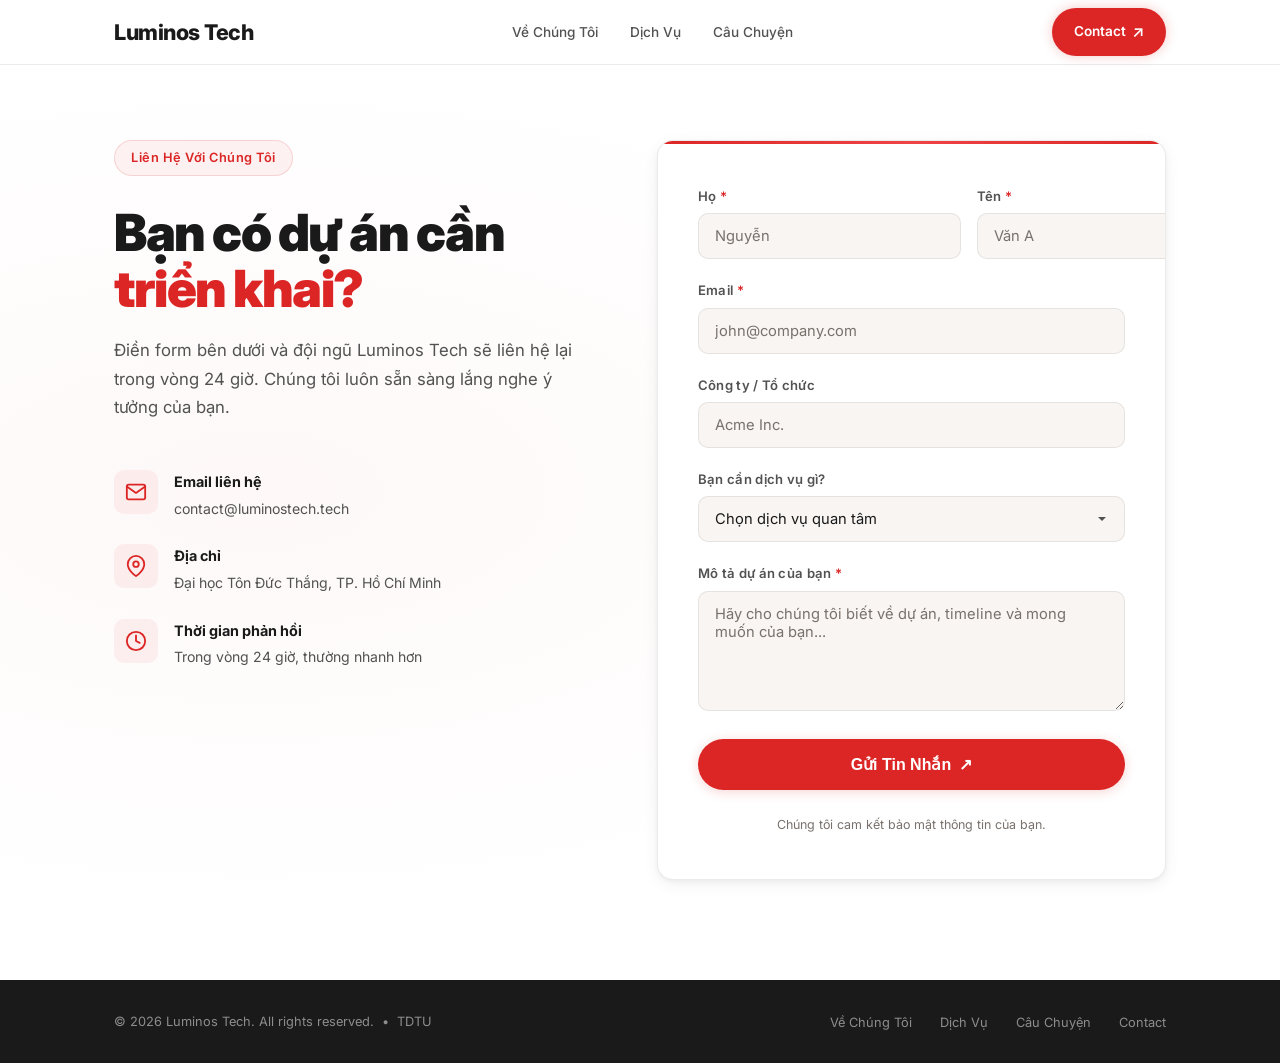
==== contact.html @ fcb5f398 "feat: initialize Luminos Tech landing page with core sections and styling" ====
<!DOCTYPE html>
<html lang="en">

<head>
  <meta charset="UTF-8" />
  <meta name="viewport" content="width=device-width, initial-scale=1.0" />
  <title>Liên Hệ — Luminos Tech</title>
  <meta name="description" content="Liên hệ với Luminos Tech — startup công nghệ từ sinh viên Đại học Tôn Đức Thắng. Chúng tôi sẵn sàng hỗ trợ dự án của bạn." />
  <link rel="preconnect" href="https://fonts.googleapis.com" />
  <link rel="preconnect" href="https://fonts.gstatic.com" crossorigin />
  <link href="https://fonts.googleapis.com/css2?family=Inter:wght@400;500;600;700;800;900&display=swap" rel="stylesheet" />
  <link rel="stylesheet" href="styles.css" />
  <link rel="stylesheet" href="contact.css" />
</head>

<body>

  <!-- ===== NAVIGATION ===== -->
  <nav id="navbar" class="navbar">
    <div class="nav-inner">
      <a href="index.html" class="logo">Luminos Tech</a>
      <ul class="nav-links" id="navLinks">
        <li><a href="index.html#value-prop">Về Chúng Tôi</a></li>
        <li><a href="index.html#outcomes">Dịch Vụ</a></li>
        <li><a href="index.html#narrative">Câu Chuyện</a></li>
      </ul>
      <a href="contact.html" class="btn-cta-green active" id="navCta">Contact <span class="arrow">↗</span></a>
      <button class="mobile-toggle" id="mobileToggle" aria-label="Toggle menu">
        <span></span><span></span><span></span>
      </button>
    </div>
  </nav>

  <!-- ===== CONTACT HERO ===== -->
  <section class="contact-hero">
    <div class="container">
      <div class="contact-grid">

        <!-- Left — Info -->
        <div class="contact-info">
          <span class="tag-label">Liên Hệ Với Chúng Tôi</span>
          <h1 class="contact-heading">Bạn có dự án cần <span class="accent">triển khai?</span></h1>
          <p class="contact-sub">Điền form bên dưới và đội ngũ Luminos Tech sẽ liên hệ lại trong vòng 24 giờ. Chúng tôi luôn sẵn sàng lắng nghe ý tưởng của bạn.</p>

          <div class="contact-details">
            <div class="contact-detail-item">
              <div class="detail-icon">
                <svg width="22" height="22" viewBox="0 0 24 24" fill="none">
                  <path d="M4 4h16c1.1 0 2 .9 2 2v12c0 1.1-.9 2-2 2H4c-1.1 0-2-.9-2-2V6c0-1.1.9-2 2-2z" stroke="#dc2626" stroke-width="2" stroke-linecap="round" stroke-linejoin="round"/>
                  <polyline points="22,6 12,13 2,6" stroke="#dc2626" stroke-width="2" stroke-linecap="round" stroke-linejoin="round"/>
                </svg>
              </div>
              <div>
                <strong>Email liên hệ</strong>
                <p>contact@luminostech.tech</p>
              </div>
            </div>
            <div class="contact-detail-item">
              <div class="detail-icon">
                <svg width="22" height="22" viewBox="0 0 24 24" fill="none">
                  <path d="M21 10c0 7-9 13-9 13s-9-6-9-13a9 9 0 0118 0z" stroke="#dc2626" stroke-width="2"/>
                  <circle cx="12" cy="10" r="3" stroke="#dc2626" stroke-width="2"/>
                </svg>
              </div>
              <div>
                <strong>Địa chỉ</strong>
                <p>Đại học Tôn Đức Thắng, TP. Hồ Chí Minh</p>
              </div>
            </div>
            <div class="contact-detail-item">
              <div class="detail-icon">
                <svg width="22" height="22" viewBox="0 0 24 24" fill="none">
                  <circle cx="12" cy="12" r="10" stroke="#dc2626" stroke-width="2"/>
                  <polyline points="12 6 12 12 16 14" stroke="#dc2626" stroke-width="2" stroke-linecap="round" stroke-linejoin="round"/>
                </svg>
              </div>
              <div>
                <strong>Thời gian phản hồi</strong>
                <p>Trong vòng 24 giờ, thường nhanh hơn</p>
              </div>
            </div>
          </div>
        </div>

        <!-- Right — Form -->
        <div class="contact-form-wrapper">
          <form id="contactForm" class="contact-form" novalidate>
            <div class="form-row">
              <div class="form-group">
                <label for="firstName">Họ <span class="required">*</span></label>
                <input type="text" id="firstName" name="firstName" placeholder="Nguyễn" required />
              </div>
              <div class="form-group">
                <label for="lastName">Tên <span class="required">*</span></label>
                <input type="text" id="lastName" name="lastName" placeholder="Văn A" required />
              </div>
            </div>
            <div class="form-group">
              <label for="email">Email <span class="required">*</span></label>
              <input type="email" id="email" name="email" placeholder="john@company.com" required />
            </div>
            <div class="form-group">
              <label for="company">Công ty / Tổ chức</label>
              <input type="text" id="company" name="company" placeholder="Acme Inc." />
            </div>
            <div class="form-group">
              <label for="role">Bạn cần dịch vụ gì?</label>
              <select id="role" name="role">
                <option value="" disabled selected>Chọn dịch vụ quan tâm</option>
                <option value="web">Website / Web App</option>
                <option value="mobile">Ứng dụng Mobile</option>
                <option value="iot">IoT / Hệ thống nhúng</option>
                <option value="ai">AI / Machine Learning</option>
                <option value="other">Khác</option>
              </select>
            </div>
            <div class="form-group">
              <label for="message">Mô tả dự án của bạn <span class="required">*</span></label>
              <textarea id="message" name="message" rows="5" placeholder="Hãy cho chúng tôi biết về dự án, timeline và mong muốn của bạn..." required></textarea>
            </div>
            <button type="submit" class="btn-primary submit-btn" id="submitBtn">
              Gửi Tin Nhắn <span class="arrow">↗</span>
            </button>
            <p class="form-note">Chúng tôi cam kết bảo mật thông tin của bạn.</p>
          </form>

          <!-- Success State -->
          <div id="successMessage" class="success-message" style="display:none;">
            <div class="success-icon">
              <svg width="56" height="56" viewBox="0 0 24 24" fill="none">
                <circle cx="12" cy="12" r="10" stroke="#22c55e" stroke-width="2"/>
                <polyline points="8 12 11 15 16 9" stroke="#22c55e" stroke-width="2" stroke-linecap="round" stroke-linejoin="round"/>
              </svg>
            </div>
            <h3>Gửi thành công!</h3>
            <p>Cảm ơn bạn đã liên hệ. Đội ngũ Luminos Tech sẽ phản hồi trong vòng 24 giờ.</p>
            <button class="btn-primary" onclick="resetForm()">Gửi tin nhắn khác</button>
          </div>
        </div>

      </div>
    </div>
  </section>

  <!-- ===== FOOTER ===== -->
  <footer id="site-footer" class="site-footer">
    <div class="container footer-inner">
      <span class="footer-copy">&copy; 2026 Luminos Tech. All rights reserved. &nbsp;•&nbsp; TDTU</span>
      <ul class="footer-links">
        <li><a href="index.html#value-prop">Về Chúng Tôi</a></li>
        <li><a href="index.html#outcomes">Dịch Vụ</a></li>
        <li><a href="index.html#narrative">Câu Chuyện</a></li>
        <li><a href="contact.html">Contact</a></li>
      </ul>
    </div>
  </footer>

  <script>
    // Mobile nav toggle
    const mobileToggle = document.getElementById('mobileToggle');
    const navLinks = document.getElementById('navLinks');
    mobileToggle.addEventListener('click', () => {
      navLinks.classList.toggle('open');
    });

    // Form handling
    const form = document.getElementById('contactForm');
    const successMessage = document.getElementById('successMessage');
    const submitBtn = document.getElementById('submitBtn');

    form.addEventListener('submit', (e) => {
      e.preventDefault();

      // Basic validation
      const firstName = document.getElementById('firstName').value.trim();
      const lastName = document.getElementById('lastName').value.trim();
      const email = document.getElementById('email').value.trim();
      const message = document.getElementById('message').value.trim();

      if (!firstName || !lastName || !email || !message) {
        // Highlight empty required fields
        form.querySelectorAll('[required]').forEach(input => {
          if (!input.value.trim()) {
            input.classList.add('error');
            input.addEventListener('input', () => input.classList.remove('error'), { once: true });
          }
        });
        return;
      }

      // Simulate submit
      submitBtn.textContent = 'Đang gửi...';
      submitBtn.disabled = true;

      setTimeout(() => {
        form.style.display = 'none';
        successMessage.style.display = 'flex';
      }, 1200);
    });

    function resetForm() {
      form.reset();
      form.style.display = 'flex';
      successMessage.style.display = 'none';
      submitBtn.innerHTML = 'Gửi Tin Nhắn <span class="arrow">↗</span>';
      submitBtn.disabled = false;
    }
  </script>
</body>

</html>
---- styles.css ----
/* ===========================
   LUMINOS TECH — Red & White Theme
   =========================== */

*, *::before, *::after {
  margin: 0;
  padding: 0;
  box-sizing: border-box;
}

:root {
  --bg: #ffffff;
  --bg-alt: #f8f5f2;
  --bg-card: #ffffff;
  --bg-card-hover: #fef7f7;
  --dark: #1a1a1a;
  --white: #ffffff;
  --accent: #dc2626;
  --accent-light: #ef4444;
  --accent-dark: #b91c1c;
  --accent-bg: rgba(220,38,38,0.06);
  --accent-bg-strong: rgba(220,38,38,0.12);
  --green: #16a34a;
  --text: #1a1a1a;
  --text-secondary: #525252;
  --text-muted: #78716c;
  --border: rgba(0,0,0,0.08);
  --border-hover: rgba(220,38,38,0.25);
  --font: 'Inter', -apple-system, BlinkMacSystemFont, 'Segoe UI', sans-serif;
  --max-w: 1100px;
  --radius: 14px;
  --radius-pill: 999px;
  --transition: 0.3s cubic-bezier(.4,0,.2,1);
  --shadow-sm: 0 1px 3px rgba(0,0,0,0.04), 0 1px 2px rgba(0,0,0,0.06);
  --shadow-md: 0 4px 16px rgba(0,0,0,0.06), 0 2px 4px rgba(0,0,0,0.04);
  --shadow-lg: 0 12px 40px rgba(0,0,0,0.08), 0 4px 12px rgba(0,0,0,0.04);
  --shadow-accent: 0 4px 24px rgba(220,38,38,0.15);
}

html {
  scroll-behavior: smooth;
  font-size: 16px;
  -webkit-font-smoothing: antialiased;
  -moz-osx-font-smoothing: grayscale;
}

body {
  font-family: var(--font);
  background: var(--bg);
  color: var(--text);
  line-height: 1.7;
  overflow-x: hidden;
}

a {
  color: inherit;
  text-decoration: none;
}

ul { list-style: none; }
img { max-width: 100%; display: block; }

.container {
  width: 100%;
  max-width: var(--max-w);
  margin: 0 auto;
  padding: 0 24px;
}

.narrow { max-width: 760px; }
.center { text-align: center; }
.center-text { text-align: center; }

.section {
  padding: 100px 0;
  position: relative;
}

/* ===== Accent ===== */
.accent { color: var(--accent); }

/* ===========================
   NAVIGATION
   =========================== */

.navbar {
  position: fixed;
  top: 0; left: 0; right: 0;
  z-index: 1000;
  background: rgba(255,255,255,0.88);
  backdrop-filter: blur(20px) saturate(180%);
  -webkit-backdrop-filter: blur(20px) saturate(180%);
  border-bottom: 1px solid var(--border);
  transition: background var(--transition), box-shadow var(--transition);
}

.navbar.scrolled {
  box-shadow: var(--shadow-sm);
}

.nav-inner {
  max-width: var(--max-w);
  margin: 0 auto;
  padding: 0 24px;
  height: 64px;
  display: flex;
  align-items: center;
  justify-content: space-between;
}

.logo {
  font-size: 1.35rem;
  font-weight: 800;
  letter-spacing: -0.5px;
  color: var(--text);
  position: relative;
}

.logo::after {
  content: '';
  position: absolute;
  bottom: -2px;
  left: 0;
  width: 100%;
  height: 3px;
  background: var(--accent);
  border-radius: 2px;
  transform: scaleX(0);
  transition: transform var(--transition);
}

.logo:hover::after {
  transform: scaleX(1);
}

.nav-links {
  display: flex;
  gap: 32px;
}

.nav-links a {
  font-size: 0.85rem;
  color: var(--text-secondary);
  transition: color var(--transition);
  font-weight: 500;
  position: relative;
}

.nav-links a::after {
  content: '';
  position: absolute;
  bottom: -4px;
  left: 0;
  width: 0;
  height: 2px;
  background: var(--accent);
  border-radius: 1px;
  transition: width var(--transition);
}

.nav-links a:hover { color: var(--text); }
.nav-links a:hover::after { width: 100%; }

.btn-cta-green {
  display: inline-flex;
  align-items: center;
  gap: 6px;
  background: var(--accent);
  color: #fff;
  font-size: 0.85rem;
  font-weight: 600;
  padding: 10px 22px;
  border-radius: var(--radius-pill);
  transition: all var(--transition);
  box-shadow: 0 2px 8px rgba(220,38,38,0.2);
}

.btn-cta-green:hover {
  background: var(--accent-dark);
  transform: translateY(-1px);
  box-shadow: var(--shadow-accent);
}

.btn-cta-green .arrow { font-size: 1rem; }

/* Mobile toggle */
.mobile-toggle {
  display: none;
  flex-direction: column;
  gap: 5px;
  background: none;
  border: none;
  cursor: pointer;
  padding: 4px;
}

.mobile-toggle span {
  display: block;
  width: 24px;
  height: 2px;
  background: var(--text);
  border-radius: 2px;
  transition: var(--transition);
}

/* ===========================
   HERO
   =========================== */

.hero {
  padding-top: 160px;
  padding-bottom: 60px;
  min-height: 100vh;
  display: flex;
  flex-direction: column;
  justify-content: center;
  background:
    radial-gradient(ellipse at 70% 20%, rgba(220,38,38,0.05) 0%, transparent 50%),
    radial-gradient(ellipse at 20% 80%, rgba(220,38,38,0.03) 0%, transparent 50%),
    linear-gradient(180deg, var(--bg) 0%, var(--bg-alt) 100%);
}

.tag-label {
  display: inline-block;
  font-size: 0.8rem;
  font-weight: 600;
  color: var(--accent);
  background: var(--accent-bg);
  border: 1px solid rgba(220,38,38,0.15);
  padding: 6px 16px;
  border-radius: var(--radius-pill);
  margin-bottom: 28px;
  letter-spacing: 0.5px;
}

.hero-heading {
  font-size: clamp(2.8rem, 6vw, 4.5rem);
  font-weight: 900;
  line-height: 1.08;
  letter-spacing: -2px;
  margin-bottom: 24px;
  color: var(--text);
}

.hero-sub {
  font-size: 1.125rem;
  color: var(--text-secondary);
  max-width: 620px;
  line-height: 1.75;
  margin-bottom: 40px;
}

.hero-buttons {
  display: flex;
  align-items: center;
  gap: 24px;
  flex-wrap: wrap;
}

/* Buttons */
.btn-primary {
  display: inline-flex;
  align-items: center;
  gap: 8px;
  background: var(--accent);
  color: #fff;
  font-size: 0.95rem;
  font-weight: 600;
  padding: 14px 30px;
  border-radius: var(--radius-pill);
  transition: all var(--transition);
  box-shadow: 0 2px 12px rgba(220,38,38,0.2);
  position: relative;
  overflow: hidden;
}

.btn-primary::before {
  content: '';
  position: absolute;
  top: 0; left: 0; right: 0; bottom: 0;
  background: linear-gradient(135deg, rgba(255,255,255,0.15) 0%, transparent 50%);
  opacity: 0;
  transition: opacity var(--transition);
}

.btn-primary:hover {
  background: var(--accent-dark);
  transform: translateY(-2px);
  box-shadow: 0 6px 24px rgba(220,38,38,0.3);
}

.btn-primary:hover::before { opacity: 1; }

.btn-primary.large {
  font-size: 1.05rem;
  padding: 18px 38px;
}

.btn-ghost {
  font-size: 0.95rem;
  color: var(--text-secondary);
  font-weight: 500;
  position: relative;
  transition: color var(--transition);
}

.btn-ghost::after {
  content: '';
  position: absolute;
  bottom: -2px;
  left: 0;
  width: 100%;
  height: 1px;
  background: var(--text-muted);
  transition: background var(--transition);
}

.btn-ghost:hover { color: var(--accent); }
.btn-ghost:hover::after { background: var(--accent); }

/* ===== TICKER ===== */

.ticker-wrap {
  overflow: hidden;
  padding: 50px 0 0;
  margin-top: auto;
  mask-image: linear-gradient(90deg, transparent, black 10%, black 90%, transparent);
  -webkit-mask-image: linear-gradient(90deg, transparent, black 10%, black 90%, transparent);
}

.ticker {
  display: flex;
  gap: 0;
  white-space: nowrap;
  animation: ticker-scroll 40s linear infinite;
  width: max-content;
}

.ticker span {
  font-size: 0.8rem;
  font-weight: 600;
  text-transform: uppercase;
  letter-spacing: 2px;
  color: var(--text-muted);
  padding: 0 12px;
}

.ticker .dot {
  color: rgba(220,38,38,0.3);
  padding: 0 8px;
}

@keyframes ticker-scroll {
  0%   { transform: translateX(0); }
  100% { transform: translateX(-50%); }
}

/* ===========================
   SECTION 2 — VALUE PROP
   =========================== */

.value-prop {
  background: var(--bg);
}

.vp-grid {
  display: grid;
  grid-template-columns: 1.4fr 1fr;
  gap: 80px;
  align-items: start;
}

.section-label {
  font-size: 0.75rem;
  font-weight: 600;
  color: var(--text-muted);
  text-transform: uppercase;
  letter-spacing: 2px;
  margin-bottom: 20px;
}

.section-heading {
  font-size: clamp(2rem, 4vw, 3.25rem);
  font-weight: 800;
  line-height: 1.12;
  letter-spacing: -1.5px;
  margin-bottom: 48px;
  color: var(--text);
}

.section-heading.center {
  text-align: center;
  margin-left: auto;
  margin-right: auto;
  max-width: 800px;
}

.vp-bullets {
  display: flex;
  flex-direction: column;
  gap: 28px;
}

.vp-bullets li {
  display: flex;
  gap: 16px;
  align-items: flex-start;
}

.vp-icon {
  flex-shrink: 0;
  width: 44px;
  height: 44px;
  background: var(--accent-bg);
  border-radius: 10px;
  display: flex;
  align-items: center;
  justify-content: center;
  transition: background var(--transition);
}

.vp-bullets li:hover .vp-icon {
  background: var(--accent-bg-strong);
}

.vp-bullets strong {
  display: block;
  font-size: 1rem;
  font-weight: 700;
  margin-bottom: 4px;
  color: var(--text);
}

.vp-bullets p {
  font-size: 0.9rem;
  color: var(--text-secondary);
  line-height: 1.6;
}

.vp-right p {
  color: var(--text-secondary);
  font-size: 0.95rem;
  margin-bottom: 20px;
  line-height: 1.75;
}

.vp-quote {
  margin-top: 32px;
  padding: 24px 28px;
  border-left: 3px solid var(--accent);
  background: var(--accent-bg);
  border-radius: 0 var(--radius) var(--radius) 0;
  font-style: italic;
  color: var(--text-secondary);
  font-size: 0.95rem;
  line-height: 1.7;
}

/* ===========================
   SECTION 3 — OUTCOMES GRID
   =========================== */

.outcomes {
  background: var(--bg-alt);
}

.outcomes-grid {
  display: grid;
  grid-template-columns: repeat(3, 1fr);
  gap: 24px;
}

.card {
  background: var(--bg-card);
  border-radius: var(--radius);
  padding: 36px 32px;
  border: 1px solid var(--border);
  transition: all var(--transition);
  box-shadow: var(--shadow-sm);
}

.card:hover {
  transform: translateY(-6px);
  box-shadow: var(--shadow-lg);
  border-color: var(--border-hover);
}

.card-icon {
  width: 48px;
  height: 48px;
  background: var(--accent-bg);
  border-radius: 12px;
  display: flex;
  align-items: center;
  justify-content: center;
  margin-bottom: 20px;
  transition: background var(--transition), transform var(--transition);
}

.card:hover .card-icon {
  background: var(--accent-bg-strong);
  transform: scale(1.05);
}

.card h3 {
  font-size: 1.1rem;
  font-weight: 700;
  margin-bottom: 12px;
  line-height: 1.35;
  color: var(--text);
}

.card p {
  color: var(--text-secondary);
  font-size: 0.88rem;
  line-height: 1.65;
}

/* ===========================
   PRODUCTS SECTION
   =========================== */

.products {
  background: linear-gradient(180deg, var(--bg) 0%, var(--bg-alt) 50%, var(--bg) 100%);
}

.products-subtitle {
  text-align: center;
  color: var(--text-secondary);
  font-size: 1rem;
  max-width: 520px;
  margin: -28px auto 56px;
  line-height: 1.6;
}

.products-grid {
  display: grid;
  grid-template-columns: repeat(3, 1fr);
  gap: 24px;
  align-items: start;
}

.product-card {
  background: var(--bg-card);
  border: 1px solid var(--border);
  border-radius: 16px;
  padding: 36px 32px;
  position: relative;
  transition: all var(--transition);
  display: flex;
  flex-direction: column;
  box-shadow: var(--shadow-sm);
}

.product-card:hover {
  transform: translateY(-6px);
  box-shadow: var(--shadow-lg);
  border-color: var(--border-hover);
}

/* Featured / Best Seller card */
.product-card.featured {
  border-color: var(--accent);
  background: linear-gradient(180deg, rgba(220,38,38,0.03) 0%, var(--bg-card) 40%);
  box-shadow: 0 0 0 1px var(--accent), var(--shadow-md);
}

.product-card.featured:hover {
  box-shadow: 0 0 0 1px var(--accent), var(--shadow-accent);
  border-color: var(--accent);
}

/* Badge */
.product-badge {
  position: absolute;
  top: 20px;
  right: 20px;
  font-size: 0.7rem;
  font-weight: 700;
  text-transform: uppercase;
  letter-spacing: 1px;
  padding: 4px 12px;
  border-radius: var(--radius-pill);
  background: var(--bg-alt);
  color: var(--text-muted);
  border: 1px solid var(--border);
}

.accent-badge {
  background: var(--accent-bg-strong) !important;
  color: var(--accent) !important;
  border-color: rgba(220,38,38,0.3) !important;
}

/* Product icon */
.product-icon-wrap {
  width: 64px;
  height: 64px;
  background: var(--accent-bg);
  border-radius: 14px;
  display: flex;
  align-items: center;
  justify-content: center;
  margin-bottom: 24px;
  transition: background var(--transition);
}

.product-card:hover .product-icon-wrap {
  background: var(--accent-bg-strong);
}

.product-name {
  font-size: 1.3rem;
  font-weight: 800;
  margin-bottom: 10px;
  letter-spacing: -0.5px;
  color: var(--text);
}

.product-desc {
  font-size: 0.88rem;
  color: var(--text-secondary);
  line-height: 1.6;
  margin-bottom: 24px;
}

/* Feature list */
.product-features {
  display: flex;
  flex-direction: column;
  gap: 12px;
  margin-bottom: 28px;
  flex-grow: 1;
}

.product-features li {
  display: flex;
  align-items: center;
  gap: 10px;
  font-size: 0.85rem;
  color: var(--text-secondary);
}

.product-features li svg {
  flex-shrink: 0;
}

/* Price */
.product-price-wrap {
  display: flex;
  align-items: baseline;
  gap: 8px;
  margin-bottom: 24px;
  padding-top: 24px;
  border-top: 1px solid var(--border);
}

.product-price {
  font-size: 1.8rem;
  font-weight: 900;
  letter-spacing: -1px;
  color: var(--text);
}

.product-price-note {
  font-size: 0.82rem;
  color: var(--text-muted);
}

/* Product button */
.btn-product {
  display: flex;
  align-items: center;
  justify-content: center;
  gap: 8px;
  width: 100%;
  padding: 14px 24px;
  border-radius: var(--radius-pill);
  font-size: 0.9rem;
  font-weight: 600;
  background: var(--bg-alt);
  color: var(--text);
  border: 1px solid var(--border);
  transition: all var(--transition);
  cursor: pointer;
}

.btn-product:hover {
  background: var(--accent-bg);
  border-color: var(--border-hover);
  color: var(--accent);
  transform: translateY(-1px);
}

.btn-product-accent {
  background: var(--accent) !important;
  border-color: var(--accent) !important;
  color: #fff !important;
  box-shadow: 0 2px 12px rgba(220,38,38,0.2);
}

.btn-product-accent:hover {
  background: var(--accent-dark) !important;
  box-shadow: var(--shadow-accent);
}

/* ===========================
   SECTION 4 — NARRATIVE
   =========================== */

.narrative {
  background: var(--bg-alt);
}

.narrative .section-heading {
  margin-bottom: 40px;
}

.narrative p {
  color: var(--text-secondary);
  font-size: 1rem;
  line-height: 1.8;
  margin-bottom: 24px;
}

.callout-line {
  font-size: 1.35rem;
  font-weight: 700;
  color: var(--text);
  margin-top: 40px;
  line-height: 1.5;
}

/* ===========================
   SECTION 5 — STATS
   =========================== */

.stats {
  background: var(--bg);
}

.stats-grid {
  display: grid;
  grid-template-columns: repeat(2, 1fr);
  gap: 24px;
}

.stat-card {
  background: var(--bg-card);
  border: 1px solid var(--border);
  border-radius: var(--radius);
  padding: 40px 36px;
  transition: all var(--transition);
  box-shadow: var(--shadow-sm);
}

.stat-card:hover {
  transform: translateY(-4px);
  box-shadow: var(--shadow-lg);
  border-color: var(--border-hover);
}

.stat-number {
  display: block;
  font-size: clamp(2.5rem, 5vw, 4rem);
  font-weight: 900;
  letter-spacing: -2px;
  line-height: 1;
  margin-bottom: 8px;
  color: var(--text);
}

.stat-label {
  display: block;
  font-size: 0.85rem;
  font-weight: 600;
  color: var(--accent);
  text-transform: uppercase;
  letter-spacing: 1px;
  margin-bottom: 14px;
}

.stat-card p {
  color: var(--text-secondary);
  font-size: 0.88rem;
  line-height: 1.65;
}

/* ===========================
   SECTION 6 — PROCESS
   =========================== */

.process {
  background: var(--bg-alt);
}

.process-grid {
  display: grid;
  grid-template-columns: repeat(4, 1fr);
  gap: 32px;
}

.process-step {
  position: relative;
}

.step-num {
  display: block;
  font-size: 3rem;
  font-weight: 900;
  color: rgba(220,38,38,0.12);
  letter-spacing: -2px;
  margin-bottom: 12px;
  line-height: 1;
}

.process-step h3 {
  font-size: 1.1rem;
  font-weight: 700;
  margin-bottom: 12px;
  color: var(--text);
}

.process-step p {
  color: var(--text-secondary);
  font-size: 0.88rem;
  line-height: 1.65;
}

/* ===========================
   SECTION 7 — CASE STUDIES
   =========================== */

.case-studies { background: var(--bg); }

.cases-grid {
  display: grid;
  grid-template-columns: repeat(4, 1fr);
  gap: 20px;
}

.case-card {
  background: var(--bg-card);
  border: 1px solid var(--border);
  border-radius: var(--radius);
  padding: 32px 28px;
  transition: all var(--transition);
  box-shadow: var(--shadow-sm);
}

.case-card:hover {
  transform: translateY(-4px);
  border-color: var(--border-hover);
  box-shadow: var(--shadow-lg);
}

.case-client {
  display: block;
  font-size: 0.95rem;
  font-weight: 700;
  color: var(--accent);
  margin-bottom: 14px;
  letter-spacing: -0.3px;
}

.case-card p {
  color: var(--text-secondary);
  font-size: 0.85rem;
  line-height: 1.65;
}

/* ===========================
   SECTION 8 — FOOTER CTA
   =========================== */

.footer-cta {
  padding: 120px 0 100px;
  background: linear-gradient(180deg, var(--bg) 0%, var(--bg-alt) 100%);
}

.big-heading {
  font-size: clamp(2.2rem, 5vw, 3.8rem);
  font-weight: 900;
  line-height: 1.1;
  letter-spacing: -2px;
  margin-bottom: 24px;
  color: var(--text);
}

.footer-cta-sub {
  font-size: 1.05rem;
  color: var(--text-secondary);
  line-height: 1.7;
  margin-bottom: 40px;
  max-width: 560px;
  margin-left: auto;
  margin-right: auto;
}

/* ===========================
   FOOTER
   =========================== */

.site-footer {
  background: var(--dark);
  border-top: none;
  padding: 28px 0;
}

.footer-inner {
  display: flex;
  justify-content: space-between;
  align-items: center;
  flex-wrap: wrap;
  gap: 16px;
}

.footer-copy {
  font-size: 0.8rem;
  color: rgba(255,255,255,0.5);
}

.footer-links {
  display: flex;
  gap: 28px;
}

.footer-links a {
  font-size: 0.8rem;
  color: rgba(255,255,255,0.5);
  transition: color var(--transition);
}

.footer-links a:hover { color: #fff; }

/* ===========================
   SCROLL REVEAL (JS adds class)
   =========================== */

.reveal {
  opacity: 0;
  transform: translateY(30px);
  transition: opacity 0.7s ease, transform 0.7s ease;
}

.reveal.visible {
  opacity: 1;
  transform: translateY(0);
}

/* ===========================
   RESPONSIVE
   =========================== */

@media (max-width: 1024px) {
  .vp-grid {
    grid-template-columns: 1fr;
    gap: 48px;
  }
  .outcomes-grid {
    grid-template-columns: repeat(2, 1fr);
  }
  .process-grid {
    grid-template-columns: repeat(2, 1fr);
    gap: 40px;
  }
  .cases-grid {
    grid-template-columns: repeat(2, 1fr);
  }
  .products-grid {
    grid-template-columns: repeat(2, 1fr);
  }
  .products-grid .product-card:last-child {
    grid-column: 1 / -1;
    max-width: 50%;
    margin: 0 auto;
  }
}

@media (max-width: 768px) {
  .section { padding: 72px 0; }

  .nav-links {
    display: none;
    position: absolute;
    top: 64px;
    left: 0; right: 0;
    flex-direction: column;
    background: rgba(255,255,255,0.96);
    padding: 24px;
    gap: 20px;
    border-bottom: 1px solid var(--border);
    backdrop-filter: blur(16px);
  }

  .nav-links.open { display: flex; }

  .mobile-toggle { display: flex; }

  #navCta { display: none; }

  .hero { padding-top: 120px; min-height: auto; }

  .hero-heading {
    font-size: 2.8rem;
    letter-spacing: -1px;
  }

  .outcomes-grid,
  .stats-grid {
    grid-template-columns: 1fr;
  }

  .process-grid {
    grid-template-columns: 1fr;
  }

  .cases-grid {
    grid-template-columns: 1fr;
  }

  .products-grid {
    grid-template-columns: 1fr;
  }
  .products-grid .product-card:last-child {
    max-width: 100%;
  }

  .big-heading {
    font-size: 2rem;
  }

  .hero-buttons {
    flex-direction: column;
    align-items: flex-start;
  }
}

@media (max-width: 480px) {
  .container { padding: 0 16px; }
  .hero-heading { font-size: 2.2rem; }
  .section-heading { font-size: 1.75rem; }
}
---- contact.css ----
/* ===========================
   CONTACT PAGE — Red & White Theme
   =========================== */

.contact-hero {
  padding-top: 140px;
  padding-bottom: 100px;
  min-height: 100vh;
  display: flex;
  align-items: center;
  background: radial-gradient(ellipse at 20% 50%, rgba(220,38,38,0.03) 0%, transparent 60%),
              var(--bg);
}

.contact-grid {
  display: grid;
  grid-template-columns: 1fr 1.1fr;
  gap: 80px;
  align-items: start;
}

.contact-heading {
  font-size: clamp(2.2rem, 4.5vw, 3.2rem);
  font-weight: 900;
  line-height: 1.1;
  letter-spacing: -1.5px;
  margin-bottom: 20px;
  color: var(--text);
}

.contact-sub {
  font-size: 1.05rem;
  color: var(--text-secondary);
  line-height: 1.7;
  margin-bottom: 48px;
  max-width: 460px;
}

/* Contact Details */
.contact-details {
  display: flex;
  flex-direction: column;
  gap: 24px;
}

.contact-detail-item {
  display: flex;
  align-items: flex-start;
  gap: 16px;
}

.detail-icon {
  flex-shrink: 0;
  width: 44px;
  height: 44px;
  background: var(--accent-bg);
  border-radius: 10px;
  display: flex;
  align-items: center;
  justify-content: center;
  transition: background var(--transition);
}

.contact-detail-item:hover .detail-icon {
  background: var(--accent-bg-strong);
}

.contact-detail-item strong {
  display: block;
  font-size: 0.9rem;
  font-weight: 700;
  margin-bottom: 2px;
  color: var(--text);
}

.contact-detail-item p {
  font-size: 0.88rem;
  color: var(--text-secondary);
  margin: 0;
}

/* Form Wrapper */
.contact-form-wrapper {
  background: var(--bg-card);
  border: 1px solid var(--border);
  border-radius: 16px;
  padding: 44px 40px;
  position: relative;
  overflow: hidden;
  box-shadow: var(--shadow-md);
}

.contact-form-wrapper::before {
  content: '';
  position: absolute;
  top: 0;
  left: 0;
  right: 0;
  height: 3px;
  background: linear-gradient(90deg, var(--accent), var(--accent-light), var(--accent));
  border-radius: 16px 16px 0 0;
}

/* Form */
.contact-form {
  display: flex;
  flex-direction: column;
  gap: 20px;
}

.form-row {
  display: grid;
  grid-template-columns: 1fr 1fr;
  gap: 16px;
}

.form-group {
  display: flex;
  flex-direction: column;
  gap: 6px;
}

.form-group label {
  font-size: 0.82rem;
  font-weight: 600;
  color: var(--text-secondary);
  letter-spacing: 0.3px;
}

.required {
  color: var(--accent);
}

.form-group input,
.form-group select,
.form-group textarea {
  background: var(--bg-alt);
  border: 1px solid var(--border);
  border-radius: 10px;
  padding: 13px 16px;
  font-size: 0.92rem;
  color: var(--text);
  font-family: var(--font);
  transition: border-color var(--transition), box-shadow var(--transition);
  outline: none;
}

.form-group input::placeholder,
.form-group textarea::placeholder {
  color: var(--text-muted);
}

.form-group input:focus,
.form-group select:focus,
.form-group textarea:focus {
  border-color: var(--accent);
  box-shadow: 0 0 0 3px rgba(220,38,38,0.08);
}

.form-group input.error,
.form-group textarea.error {
  border-color: #ef4444;
  box-shadow: 0 0 0 3px rgba(239,68,68,0.08);
}

.form-group select {
  appearance: none;
  -webkit-appearance: none;
  background-image: url("data:image/svg+xml,%3Csvg xmlns='http://www.w3.org/2000/svg' width='16' height='16' fill='%23525252' viewBox='0 0 16 16'%3E%3Cpath d='M4 6l4 4 4-4'/%3E%3C/svg%3E");
  background-repeat: no-repeat;
  background-position: right 14px center;
  padding-right: 40px;
  cursor: pointer;
}

.form-group select option {
  background: var(--bg-card);
  color: var(--text);
}

.form-group textarea {
  resize: vertical;
  min-height: 120px;
}

.submit-btn {
  width: 100%;
  justify-content: center;
  padding: 16px 32px;
  font-size: 1rem;
  margin-top: 8px;
  cursor: pointer;
  border: none;
}

.submit-btn:disabled {
  opacity: 0.6;
  cursor: not-allowed;
}

.form-note {
  font-size: 0.78rem;
  color: var(--text-muted);
  text-align: center;
  margin-top: 4px;
}

.form-note a {
  color: var(--accent);
  text-decoration: underline;
  text-underline-offset: 2px;
}

/* Success Message */
.success-message {
  display: flex;
  flex-direction: column;
  align-items: center;
  justify-content: center;
  text-align: center;
  gap: 20px;
  padding: 40px 20px;
  min-height: 400px;
  animation: fadeInUp 0.5s ease;
}

.success-icon {
  animation: scaleIn 0.4s cubic-bezier(.4,0,.2,1);
}

.success-message h3 {
  font-size: 1.6rem;
  font-weight: 800;
  color: var(--text);
}

.success-message p {
  color: var(--text-secondary);
  font-size: 0.95rem;
  max-width: 380px;
  line-height: 1.6;
}

@keyframes fadeInUp {
  from { opacity: 0; transform: translateY(20px); }
  to   { opacity: 1; transform: translateY(0); }
}

@keyframes scaleIn {
  from { transform: scale(0.5); opacity: 0; }
  to   { transform: scale(1); opacity: 1; }
}

/* Active nav state */
.btn-cta-green.active {
  box-shadow: 0 0 12px rgba(220,38,38,0.25);
}

/* ===== Responsive ===== */
@media (max-width: 768px) {
  .contact-hero {
    padding-top: 110px;
    padding-bottom: 60px;
  }

  .contact-grid {
    grid-template-columns: 1fr;
    gap: 48px;
  }

  .contact-form-wrapper {
    padding: 32px 24px;
  }

  .form-row {
    grid-template-columns: 1fr;
  }

  .contact-heading {
    font-size: 2rem;
  }
}

@media (max-width: 480px) {
  .contact-form-wrapper {
    padding: 24px 18px;
  }
}
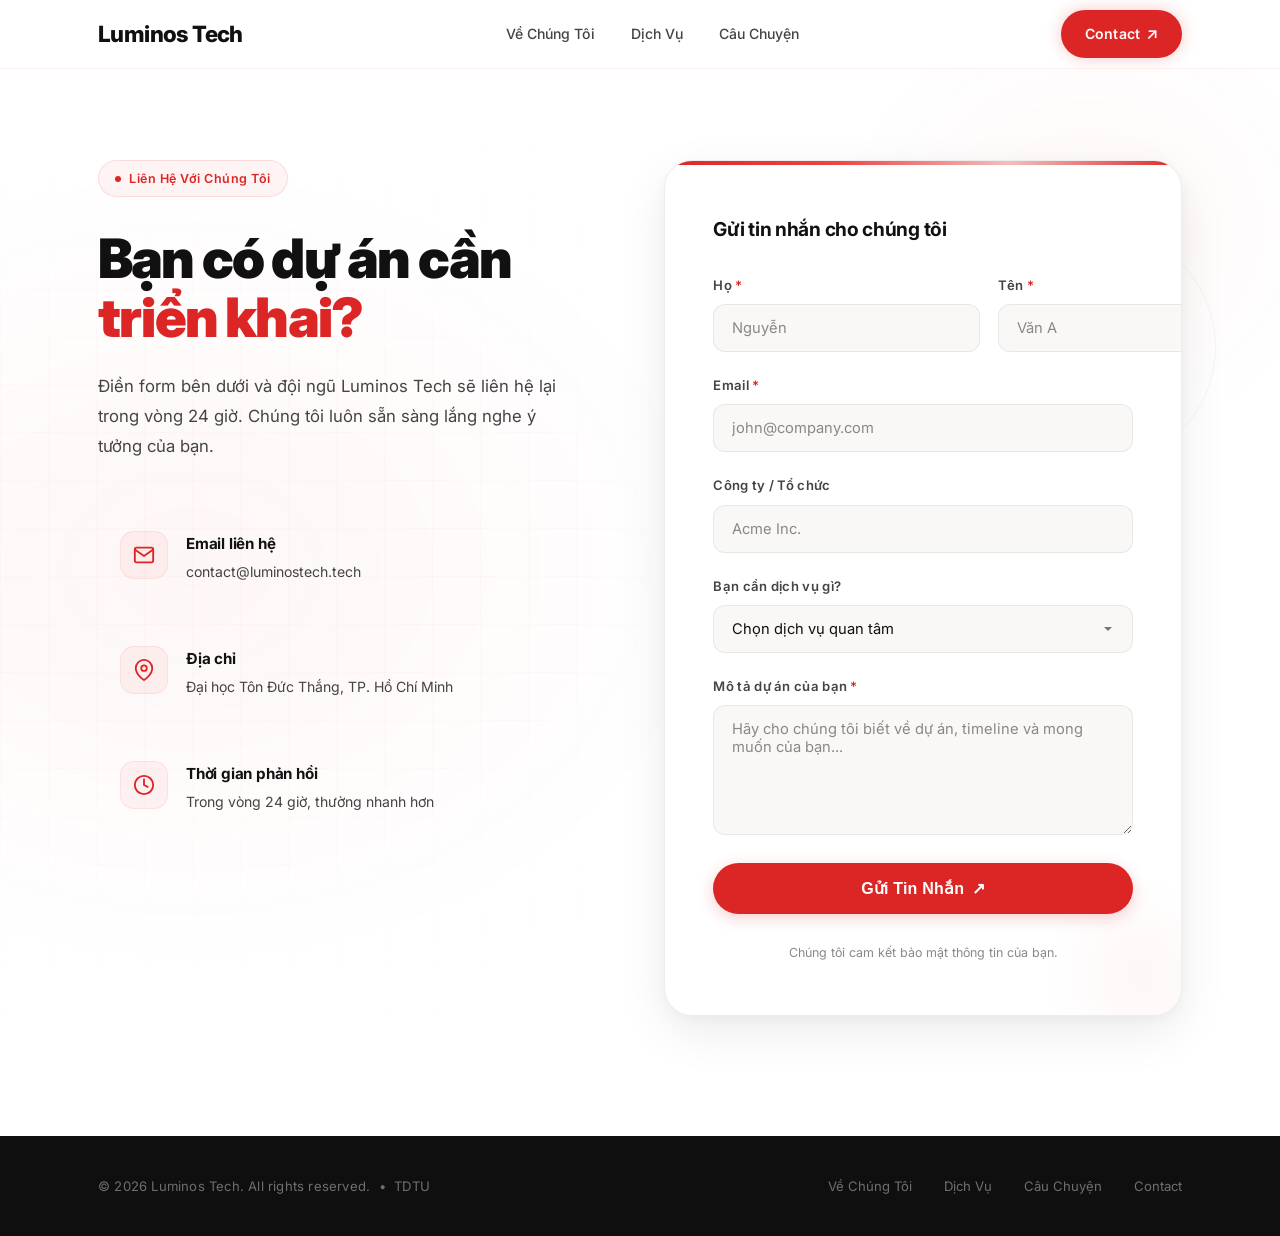
==== commit 55b15eb2: "feat: enhance contact page and overall styling with new features and improved layout" ====
--- a/contact.html
+++ b/contact.html
@@ -38,7 +38,7 @@
 
         <!-- Left — Info -->
         <div class="contact-info">
-          <span class="tag-label">Liên Hệ Với Chúng Tôi</span>
+          <span class="tag-label"><span class="tag-label-dot"></span>Liên Hệ Với Chúng Tôi</span>
           <h1 class="contact-heading">Bạn có dự án cần <span class="accent">triển khai?</span></h1>
           <p class="contact-sub">Điền form bên dưới và đội ngũ Luminos Tech sẽ liên hệ lại trong vòng 24 giờ. Chúng tôi luôn sẵn sàng lắng nghe ý tưởng của bạn.</p>
 
@@ -84,6 +84,7 @@
 
         <!-- Right — Form -->
         <div class="contact-form-wrapper">
+          <h3 class="form-heading">Gửi tin nhắn cho chúng tôi</h3>
           <form id="contactForm" class="contact-form" novalidate>
             <div class="form-row">
               <div class="form-group">
@@ -163,22 +164,27 @@
       navLinks.classList.toggle('open');
     });
 
+    // Telegram Bot Config
+    const BOT_TOKEN = '8631267473:AAEkIySbDiIjjXzGeEXGaNytTAJrdAeMYjk';
+    const CHAT_ID = '7352518467';
+
     // Form handling
     const form = document.getElementById('contactForm');
     const successMessage = document.getElementById('successMessage');
     const submitBtn = document.getElementById('submitBtn');
 
-    form.addEventListener('submit', (e) => {
+    form.addEventListener('submit', async (e) => {
       e.preventDefault();
 
       // Basic validation
       const firstName = document.getElementById('firstName').value.trim();
       const lastName = document.getElementById('lastName').value.trim();
       const email = document.getElementById('email').value.trim();
+      const company = document.getElementById('company').value.trim();
+      const role = document.getElementById('role').value;
       const message = document.getElementById('message').value.trim();
 
       if (!firstName || !lastName || !email || !message) {
-        // Highlight empty required fields
         form.querySelectorAll('[required]').forEach(input => {
           if (!input.value.trim()) {
             input.classList.add('error');
@@ -188,14 +194,44 @@
         return;
       }
 
-      // Simulate submit
+      // Disable button & show loading
       submitBtn.textContent = 'Đang gửi...';
       submitBtn.disabled = true;
 
-      setTimeout(() => {
-        form.style.display = 'none';
-        successMessage.style.display = 'flex';
-      }, 1200);
+      // Build Telegram message
+      const now = new Date().toLocaleString('vi-VN', { timeZone: 'Asia/Ho_Chi_Minh' });
+      const text = `📩 *LIÊN HỆ MỚI TỪ WEBSITE*\n\n` +
+        `👤 *Họ tên:* ${firstName} ${lastName}\n` +
+        `📧 *Email:* ${email}\n` +
+        `🏢 *Công ty:* ${company || 'Không có'}\n` +
+        `🔧 *Dịch vụ:* ${role || 'Chưa chọn'}\n` +
+        `📝 *Nội dung:*\n${message}\n\n` +
+        `🕐 *Thời gian:* ${now}`;
+
+      try {
+        const res = await fetch(`https://api.telegram.org/bot${BOT_TOKEN}/sendMessage`, {
+          method: 'POST',
+          headers: { 'Content-Type': 'application/json' },
+          body: JSON.stringify({
+            chat_id: CHAT_ID,
+            text: text,
+            parse_mode: 'Markdown'
+          })
+        });
+
+        const data = await res.json();
+
+        if (data.ok) {
+          form.style.display = 'none';
+          successMessage.style.display = 'flex';
+        } else {
+          throw new Error('Telegram API error');
+        }
+      } catch (err) {
+        alert('Gửi tin nhắn thất bại. Vui lòng thử lại hoặc liên hệ qua email.');
+        submitBtn.innerHTML = 'Gửi Tin Nhắn <span class="arrow">↗</span>';
+        submitBtn.disabled = false;
+      }
     });
 
     function resetForm() {
--- a/styles.css
+++ b/styles.css
@@ -1,5 +1,6 @@
 /* ===========================
-   LUMINOS TECH — Red & White Theme
+   LUMINOS TECH — Premium Red & White
+   Redefined visual system
    =========================== */
 
 *, *::before, *::after {
@@ -9,34 +10,50 @@
 }
 
 :root {
+  /* Colors */
   --bg: #ffffff;
-  --bg-alt: #f8f5f2;
+  --bg-alt: #f9f8f6;
   --bg-card: #ffffff;
-  --bg-card-hover: #fef7f7;
-  --dark: #1a1a1a;
+  --bg-card-hover: #fffcfc;
+  --dark: #0f0f0f;
   --white: #ffffff;
   --accent: #dc2626;
   --accent-light: #ef4444;
   --accent-dark: #b91c1c;
-  --accent-bg: rgba(220,38,38,0.06);
-  --accent-bg-strong: rgba(220,38,38,0.12);
+  --accent-bg: rgba(220, 38, 38, 0.05);
+  --accent-bg-strong: rgba(220, 38, 38, 0.1);
+  --accent-glow: rgba(220, 38, 38, 0.15);
   --green: #16a34a;
-  --text: #1a1a1a;
-  --text-secondary: #525252;
-  --text-muted: #78716c;
-  --border: rgba(0,0,0,0.08);
-  --border-hover: rgba(220,38,38,0.25);
+  --text: #111111;
+  --text-secondary: #444444;
+  --text-muted: #888888;
+  --border: rgba(0, 0, 0, 0.07);
+  --border-hover: rgba(220, 38, 38, 0.3);
+
+  /* Typography */
   --font: 'Inter', -apple-system, BlinkMacSystemFont, 'Segoe UI', sans-serif;
-  --max-w: 1100px;
-  --radius: 14px;
+
+  /* Layout */
+  --max-w: 1140px;
+  --radius: 20px;
+  --radius-sm: 12px;
   --radius-pill: 999px;
-  --transition: 0.3s cubic-bezier(.4,0,.2,1);
-  --shadow-sm: 0 1px 3px rgba(0,0,0,0.04), 0 1px 2px rgba(0,0,0,0.06);
-  --shadow-md: 0 4px 16px rgba(0,0,0,0.06), 0 2px 4px rgba(0,0,0,0.04);
-  --shadow-lg: 0 12px 40px rgba(0,0,0,0.08), 0 4px 12px rgba(0,0,0,0.04);
-  --shadow-accent: 0 4px 24px rgba(220,38,38,0.15);
-}
-
+
+  /* Motion */
+  --ease-out: cubic-bezier(0.22, 1, 0.36, 1);
+  --ease-spring: cubic-bezier(0.34, 1.56, 0.64, 1);
+  --transition: 0.35s var(--ease-out);
+
+  /* Shadows */
+  --shadow-sm: 0 1px 3px rgba(0,0,0,0.04), 0 1px 2px rgba(0,0,0,0.03);
+  --shadow-md: 0 4px 24px rgba(0,0,0,0.06), 0 2px 6px rgba(0,0,0,0.03);
+  --shadow-lg: 0 16px 48px rgba(0,0,0,0.08), 0 4px 16px rgba(0,0,0,0.04);
+  --shadow-xl: 0 24px 64px rgba(0,0,0,0.1), 0 8px 24px rgba(0,0,0,0.05);
+  --shadow-accent: 0 8px 32px rgba(220,38,38,0.18);
+  --shadow-accent-hover: 0 12px 40px rgba(220,38,38,0.28);
+}
+
+/* ===== BASE ===== */
 html {
   scroll-behavior: smooth;
   font-size: 16px;
@@ -52,19 +69,26 @@
   overflow-x: hidden;
 }
 
-a {
-  color: inherit;
-  text-decoration: none;
-}
-
+a { color: inherit; text-decoration: none; }
 ul { list-style: none; }
 img { max-width: 100%; display: block; }
 
+::selection {
+  background: rgba(220, 38, 38, 0.12);
+  color: var(--accent-dark);
+}
+
+::-webkit-scrollbar { width: 6px; }
+::-webkit-scrollbar-track { background: var(--bg); }
+::-webkit-scrollbar-thumb { background: rgba(220, 38, 38, 0.2); border-radius: 3px; }
+::-webkit-scrollbar-thumb:hover { background: rgba(220, 38, 38, 0.35); }
+
+/* ===== UTILITIES ===== */
 .container {
   width: 100%;
   max-width: var(--max-w);
   margin: 0 auto;
-  padding: 0 24px;
+  padding: 0 28px;
 }
 
 .narrow { max-width: 760px; }
@@ -72,90 +96,72 @@
 .center-text { text-align: center; }
 
 .section {
-  padding: 100px 0;
-  position: relative;
-}
-
-/* ===== Accent ===== */
+  padding: 120px 0;
+  position: relative;
+}
+
 .accent { color: var(--accent); }
 
-/* ===========================
-   NAVIGATION
-   =========================== */
-
+/* ===== NAVBAR ===== */
 .navbar {
   position: fixed;
   top: 0; left: 0; right: 0;
   z-index: 1000;
-  background: rgba(255,255,255,0.88);
-  backdrop-filter: blur(20px) saturate(180%);
-  -webkit-backdrop-filter: blur(20px) saturate(180%);
-  border-bottom: 1px solid var(--border);
-  transition: background var(--transition), box-shadow var(--transition);
+  background: rgba(255,255,255,0.82);
+  backdrop-filter: blur(24px) saturate(180%);
+  -webkit-backdrop-filter: blur(24px) saturate(180%);
+  border-bottom: 1px solid rgba(220, 38, 38, 0.06);
+  transition: background var(--transition), box-shadow var(--transition), border-color var(--transition);
 }
 
 .navbar.scrolled {
-  box-shadow: var(--shadow-sm);
+  background: rgba(255,255,255,0.94);
+  box-shadow: 0 1px 0 rgba(0,0,0,0.04), var(--shadow-sm);
+  border-bottom-color: rgba(220, 38, 38, 0.08);
 }
 
 .nav-inner {
   max-width: var(--max-w);
   margin: 0 auto;
-  padding: 0 24px;
-  height: 64px;
+  padding: 0 28px;
+  height: 68px;
   display: flex;
   align-items: center;
   justify-content: space-between;
 }
 
 .logo {
-  font-size: 1.35rem;
+  font-size: 1.4rem;
   font-weight: 800;
-  letter-spacing: -0.5px;
+  letter-spacing: -0.6px;
   color: var(--text);
   position: relative;
 }
 
-.logo::after {
+.nav-links {
+  display: flex;
+  gap: 36px;
+}
+
+.nav-links a {
+  font-size: 0.88rem;
+  color: var(--text-secondary);
+  font-weight: 500;
+  position: relative;
+  padding: 4px 0;
+  transition: color var(--transition);
+}
+
+.nav-links a::after {
   content: '';
   position: absolute;
   bottom: -2px;
-  left: 0;
-  width: 100%;
-  height: 3px;
-  background: var(--accent);
-  border-radius: 2px;
-  transform: scaleX(0);
-  transition: transform var(--transition);
-}
-
-.logo:hover::after {
-  transform: scaleX(1);
-}
-
-.nav-links {
-  display: flex;
-  gap: 32px;
-}
-
-.nav-links a {
-  font-size: 0.85rem;
-  color: var(--text-secondary);
-  transition: color var(--transition);
-  font-weight: 500;
-  position: relative;
-}
-
-.nav-links a::after {
-  content: '';
-  position: absolute;
-  bottom: -4px;
   left: 0;
   width: 0;
   height: 2px;
   background: var(--accent);
   border-radius: 1px;
-  transition: width var(--transition);
+  transition: width 0.3s var(--ease-out);
 }
 
 .nav-links a:hover { color: var(--text); }
@@ -167,23 +173,26 @@
   gap: 6px;
   background: var(--accent);
   color: #fff;
-  font-size: 0.85rem;
+  font-size: 0.88rem;
   font-weight: 600;
-  padding: 10px 22px;
+  padding: 10px 24px;
   border-radius: var(--radius-pill);
   transition: all var(--transition);
-  box-shadow: 0 2px 8px rgba(220,38,38,0.2);
+  box-shadow: 0 2px 12px rgba(220,38,38,0.22);
+  border: none;
+  cursor: pointer;
+  letter-spacing: 0.1px;
 }
 
 .btn-cta-green:hover {
   background: var(--accent-dark);
-  transform: translateY(-1px);
+  transform: translateY(-2px);
   box-shadow: var(--shadow-accent);
 }
 
 .btn-cta-green .arrow { font-size: 1rem; }
 
-/* Mobile toggle */
+/* Mobile */
 .mobile-toggle {
   display: none;
   flex-direction: column;
@@ -203,58 +212,146 @@
   transition: var(--transition);
 }
 
-/* ===========================
-   HERO
-   =========================== */
-
+/* ===== HERO ===== */
 .hero {
-  padding-top: 160px;
-  padding-bottom: 60px;
+  padding-top: 180px;
+  padding-bottom: 80px;
   min-height: 100vh;
   display: flex;
   flex-direction: column;
   justify-content: center;
+  position: relative;
+  overflow: hidden;
   background:
-    radial-gradient(ellipse at 70% 20%, rgba(220,38,38,0.05) 0%, transparent 50%),
-    radial-gradient(ellipse at 20% 80%, rgba(220,38,38,0.03) 0%, transparent 50%),
+    radial-gradient(ellipse 80% 60% at 75% 15%, rgba(220, 38, 38, 0.06) 0%, transparent 60%),
+    radial-gradient(ellipse 60% 40% at 10% 85%, rgba(220, 38, 38, 0.04) 0%, transparent 50%),
     linear-gradient(180deg, var(--bg) 0%, var(--bg-alt) 100%);
 }
 
+/* Floating decorative shapes */
+.hero::before {
+  content: '';
+  position: absolute;
+  top: 15%;
+  right: 8%;
+  width: 320px;
+  height: 320px;
+  border-radius: 50%;
+  border: 1px solid rgba(220, 38, 38, 0.06);
+  animation: float-slow 12s ease-in-out infinite;
+  pointer-events: none;
+}
+
+.hero::after {
+  content: '';
+  position: absolute;
+  top: 22%;
+  right: 12%;
+  width: 180px;
+  height: 180px;
+  border-radius: 50%;
+  background: radial-gradient(circle, rgba(220, 38, 38, 0.04) 0%, transparent 70%);
+  animation: float-slow 8s ease-in-out infinite reverse;
+  pointer-events: none;
+}
+
+@keyframes float-slow {
+  0%, 100% { transform: translateY(0) rotate(0deg); }
+  50% { transform: translateY(-24px) rotate(5deg); }
+}
+
+/* Grid pattern overlay */
+.hero-grid-pattern {
+  position: absolute;
+  top: 0; left: 0; right: 0;
+  bottom: 0;
+  background-image:
+    linear-gradient(rgba(220, 38, 38, 0.025) 1px, transparent 1px),
+    linear-gradient(90deg, rgba(220, 38, 38, 0.025) 1px, transparent 1px);
+  background-size: 48px 48px;
+  pointer-events: none;
+  mask-image: radial-gradient(ellipse at center, black 20%, transparent 70%);
+  -webkit-mask-image: radial-gradient(ellipse at center, black 20%, transparent 70%);
+}
+
 .tag-label {
-  display: inline-block;
-  font-size: 0.8rem;
+  display: inline-flex;
+  align-items: center;
+  gap: 8px;
+  font-size: 0.78rem;
   font-weight: 600;
   color: var(--accent);
   background: var(--accent-bg);
-  border: 1px solid rgba(220,38,38,0.15);
-  padding: 6px 16px;
+  border: 1px solid rgba(220, 38, 38, 0.12);
+  padding: 7px 16px;
   border-radius: var(--radius-pill);
+  margin-bottom: 32px;
+  letter-spacing: 0.5px;
+  animation: fadeSlideUp 0.7s var(--ease-out) both;
+}
+
+.tag-label-dot {
+  width: 6px;
+  height: 6px;
+  background: var(--accent);
+  border-radius: 50%;
+  animation: pulse-dot 2s ease-in-out infinite;
+}
+
+@keyframes pulse-dot {
+  0%, 100% { opacity: 1; transform: scale(1); }
+  50% { opacity: 0.5; transform: scale(0.7); }
+}
+
+.hero-heading {
+  font-size: clamp(3rem, 6.5vw, 5rem);
+  font-weight: 900;
+  line-height: 1.05;
+  letter-spacing: -2.5px;
   margin-bottom: 28px;
-  letter-spacing: 0.5px;
-}
-
-.hero-heading {
-  font-size: clamp(2.8rem, 6vw, 4.5rem);
-  font-weight: 900;
-  line-height: 1.08;
-  letter-spacing: -2px;
-  margin-bottom: 24px;
   color: var(--text);
+  animation: fadeSlideUp 0.7s var(--ease-out) 0.1s both;
+  position: relative;
+}
+
+.hero-heading .accent-word {
+  position: relative;
+  display: inline-block;
+}
+
+.hero-heading .accent-word::after {
+  content: '';
+  position: absolute;
+  bottom: 4px;
+  left: 0;
+  width: 100%;
+  height: 6px;
+  background: var(--accent-bg-strong);
+  border-radius: 3px;
+  z-index: -1;
+  transform: skewX(-3deg);
 }
 
 .hero-sub {
-  font-size: 1.125rem;
+  font-size: 1.15rem;
   color: var(--text-secondary);
   max-width: 620px;
-  line-height: 1.75;
-  margin-bottom: 40px;
+  line-height: 1.8;
+  margin-bottom: 44px;
+  animation: fadeSlideUp 0.7s var(--ease-out) 0.2s both;
 }
 
 .hero-buttons {
   display: flex;
   align-items: center;
-  gap: 24px;
+  gap: 28px;
   flex-wrap: wrap;
+  animation: fadeSlideUp 0.7s var(--ease-out) 0.3s both;
+}
+
+@keyframes fadeSlideUp {
+  from { opacity: 0; transform: translateY(28px); }
+  to { opacity: 1; transform: translateY(0); }
 }
 
 /* Buttons */
@@ -266,34 +363,37 @@
   color: #fff;
   font-size: 0.95rem;
   font-weight: 600;
-  padding: 14px 30px;
+  padding: 15px 32px;
   border-radius: var(--radius-pill);
   transition: all var(--transition);
-  box-shadow: 0 2px 12px rgba(220,38,38,0.2);
+  box-shadow: 0 4px 16px rgba(220, 38, 38, 0.22);
   position: relative;
   overflow: hidden;
+  border: none;
+  cursor: pointer;
 }
 
 .btn-primary::before {
   content: '';
   position: absolute;
-  top: 0; left: 0; right: 0; bottom: 0;
-  background: linear-gradient(135deg, rgba(255,255,255,0.15) 0%, transparent 50%);
-  opacity: 0;
-  transition: opacity var(--transition);
+  top: 0; left: -100%;
+  width: 100%;
+  height: 100%;
+  background: linear-gradient(90deg, transparent, rgba(255,255,255,0.15), transparent);
+  transition: left 0.6s var(--ease-out);
 }
 
 .btn-primary:hover {
   background: var(--accent-dark);
-  transform: translateY(-2px);
-  box-shadow: 0 6px 24px rgba(220,38,38,0.3);
-}
-
-.btn-primary:hover::before { opacity: 1; }
+  transform: translateY(-3px);
+  box-shadow: var(--shadow-accent-hover);
+}
+
+.btn-primary:hover::before { left: 100%; }
 
 .btn-primary.large {
   font-size: 1.05rem;
-  padding: 18px 38px;
+  padding: 18px 40px;
 }
 
 .btn-ghost {
@@ -302,6 +402,9 @@
   font-weight: 500;
   position: relative;
   transition: color var(--transition);
+  display: inline-flex;
+  align-items: center;
+  gap: 6px;
 }
 
 .btn-ghost::after {
@@ -319,72 +422,82 @@
 .btn-ghost:hover::after { background: var(--accent); }
 
 /* ===== TICKER ===== */
-
 .ticker-wrap {
   overflow: hidden;
-  padding: 50px 0 0;
+  padding: 60px 0 0;
   margin-top: auto;
-  mask-image: linear-gradient(90deg, transparent, black 10%, black 90%, transparent);
-  -webkit-mask-image: linear-gradient(90deg, transparent, black 10%, black 90%, transparent);
+  mask-image: linear-gradient(90deg, transparent, black 12%, black 88%, transparent);
+  -webkit-mask-image: linear-gradient(90deg, transparent, black 12%, black 88%, transparent);
+  animation: fadeSlideUp 0.7s var(--ease-out) 0.45s both;
 }
 
 .ticker {
   display: flex;
   gap: 0;
   white-space: nowrap;
-  animation: ticker-scroll 40s linear infinite;
+  animation: ticker-scroll 50s linear infinite;
   width: max-content;
 }
 
 .ticker span {
-  font-size: 0.8rem;
+  font-size: 0.78rem;
   font-weight: 600;
   text-transform: uppercase;
-  letter-spacing: 2px;
+  letter-spacing: 3px;
   color: var(--text-muted);
-  padding: 0 12px;
-}
+  padding: 0 16px;
+  transition: color 0.3s;
+}
+
+.ticker span:hover { color: var(--accent); }
 
 .ticker .dot {
-  color: rgba(220,38,38,0.3);
-  padding: 0 8px;
+  color: rgba(220, 38, 38, 0.25);
+  padding: 0 10px;
+  font-size: 1rem;
 }
 
 @keyframes ticker-scroll {
-  0%   { transform: translateX(0); }
+  0% { transform: translateX(0); }
   100% { transform: translateX(-50%); }
 }
 
-/* ===========================
-   SECTION 2 — VALUE PROP
-   =========================== */
-
-.value-prop {
-  background: var(--bg);
-}
+/* ===== SECTION 2 — VALUE PROP ===== */
+.value-prop { background: var(--bg); }
 
 .vp-grid {
   display: grid;
-  grid-template-columns: 1.4fr 1fr;
-  gap: 80px;
+  grid-template-columns: 1.3fr 1fr;
+  gap: 96px;
   align-items: start;
 }
 
 .section-label {
-  font-size: 0.75rem;
+  font-size: 0.72rem;
   font-weight: 600;
-  color: var(--text-muted);
+  color: var(--accent);
   text-transform: uppercase;
-  letter-spacing: 2px;
-  margin-bottom: 20px;
+  letter-spacing: 3px;
+  margin-bottom: 24px;
+  display: flex;
+  align-items: center;
+  gap: 10px;
+}
+
+.section-label::before {
+  content: '';
+  width: 24px;
+  height: 2px;
+  background: var(--accent);
+  border-radius: 1px;
 }
 
 .section-heading {
-  font-size: clamp(2rem, 4vw, 3.25rem);
+  font-size: clamp(2.2rem, 4vw, 3.4rem);
   font-weight: 800;
-  line-height: 1.12;
-  letter-spacing: -1.5px;
-  margin-bottom: 48px;
+  line-height: 1.1;
+  letter-spacing: -1.8px;
+  margin-bottom: 52px;
   color: var(--text);
 }
 
@@ -398,130 +511,176 @@
 .vp-bullets {
   display: flex;
   flex-direction: column;
-  gap: 28px;
+  gap: 32px;
 }
 
 .vp-bullets li {
   display: flex;
-  gap: 16px;
+  gap: 20px;
   align-items: flex-start;
+  padding: 20px 24px;
+  border-radius: var(--radius-sm);
+  transition: background var(--transition), box-shadow var(--transition);
+  cursor: default;
+}
+
+.vp-bullets li:hover {
+  background: var(--accent-bg);
+  box-shadow: inset 0 0 0 1px rgba(220, 38, 38, 0.08);
 }
 
 .vp-icon {
   flex-shrink: 0;
-  width: 44px;
-  height: 44px;
+  width: 48px;
+  height: 48px;
   background: var(--accent-bg);
-  border-radius: 10px;
+  border-radius: 14px;
   display: flex;
   align-items: center;
   justify-content: center;
-  transition: background var(--transition);
+  transition: background var(--transition), transform var(--transition);
+  border: 1px solid rgba(220, 38, 38, 0.08);
 }
 
 .vp-bullets li:hover .vp-icon {
   background: var(--accent-bg-strong);
+  transform: scale(1.08) rotate(-3deg);
 }
 
 .vp-bullets strong {
   display: block;
-  font-size: 1rem;
+  font-size: 1.05rem;
   font-weight: 700;
-  margin-bottom: 4px;
+  margin-bottom: 6px;
   color: var(--text);
+  letter-spacing: -0.2px;
 }
 
 .vp-bullets p {
   font-size: 0.9rem;
   color: var(--text-secondary);
-  line-height: 1.6;
+  line-height: 1.65;
 }
 
 .vp-right p {
   color: var(--text-secondary);
   font-size: 0.95rem;
   margin-bottom: 20px;
-  line-height: 1.75;
+  line-height: 1.8;
 }
 
 .vp-quote {
-  margin-top: 32px;
-  padding: 24px 28px;
+  margin-top: 36px;
+  padding: 28px 32px;
   border-left: 3px solid var(--accent);
   background: var(--accent-bg);
-  border-radius: 0 var(--radius) var(--radius) 0;
+  border-radius: 0 var(--radius-sm) var(--radius-sm) 0;
   font-style: italic;
   color: var(--text-secondary);
   font-size: 0.95rem;
-  line-height: 1.7;
-}
-
-/* ===========================
-   SECTION 3 — OUTCOMES GRID
-   =========================== */
-
+  line-height: 1.75;
+  position: relative;
+}
+
+.vp-quote::before {
+  content: '\201C';
+  position: absolute;
+  top: -12px;
+  left: 24px;
+  font-size: 4rem;
+  color: rgba(220, 38, 38, 0.15);
+  line-height: 1;
+  font-style: normal;
+}
+
+/* ===== SECTION 3 — OUTCOMES ===== */
 .outcomes {
   background: var(--bg-alt);
+  position: relative;
+}
+
+.outcomes::before {
+  content: '';
+  position: absolute;
+  top: 0; left: 0; right: 0;
+  height: 1px;
+  background: linear-gradient(90deg, transparent, rgba(220,38,38,0.15), transparent);
 }
 
 .outcomes-grid {
   display: grid;
   grid-template-columns: repeat(3, 1fr);
-  gap: 24px;
+  gap: 28px;
 }
 
 .card {
   background: var(--bg-card);
   border-radius: var(--radius);
-  padding: 36px 32px;
+  padding: 40px 36px;
   border: 1px solid var(--border);
-  transition: all var(--transition);
+  transition: all 0.4s var(--ease-out);
   box-shadow: var(--shadow-sm);
+  position: relative;
+  overflow: hidden;
+}
+
+.card::before {
+  content: '';
+  position: absolute;
+  top: 0; left: 0; right: 0;
+  height: 2px;
+  background: linear-gradient(90deg, transparent, var(--accent), transparent);
+  opacity: 0;
+  transition: opacity 0.4s;
 }
 
 .card:hover {
-  transform: translateY(-6px);
-  box-shadow: var(--shadow-lg);
+  transform: translateY(-8px);
+  box-shadow: var(--shadow-xl);
   border-color: var(--border-hover);
 }
 
+.card:hover::before { opacity: 1; }
+
 .card-icon {
-  width: 48px;
-  height: 48px;
+  width: 52px;
+  height: 52px;
   background: var(--accent-bg);
-  border-radius: 12px;
+  border-radius: 16px;
   display: flex;
   align-items: center;
   justify-content: center;
-  margin-bottom: 20px;
-  transition: background var(--transition), transform var(--transition);
+  margin-bottom: 24px;
+  transition: background var(--transition), transform var(--transition), box-shadow var(--transition);
+  border: 1px solid rgba(220, 38, 38, 0.08);
 }
 
 .card:hover .card-icon {
   background: var(--accent-bg-strong);
-  transform: scale(1.05);
+  transform: scale(1.1) rotate(-4deg);
+  box-shadow: 0 4px 16px rgba(220, 38, 38, 0.15);
 }
 
 .card h3 {
-  font-size: 1.1rem;
+  font-size: 1.15rem;
   font-weight: 700;
-  margin-bottom: 12px;
+  margin-bottom: 14px;
   line-height: 1.35;
   color: var(--text);
+  letter-spacing: -0.3px;
 }
 
 .card p {
   color: var(--text-secondary);
-  font-size: 0.88rem;
-  line-height: 1.65;
-}
-
-/* ===========================
-   PRODUCTS SECTION
-   =========================== */
-
+  font-size: 0.9rem;
+  line-height: 1.7;
+}
+
+/* ===== PRODUCTS ===== */
 .products {
-  background: linear-gradient(180deg, var(--bg) 0%, var(--bg-alt) 50%, var(--bg) 100%);
+  background:
+    radial-gradient(ellipse 70% 50% at 50% 0%, rgba(220, 38, 38, 0.04) 0%, transparent 60%),
+    var(--bg);
 }
 
 .products-subtitle {
@@ -529,57 +688,61 @@
   color: var(--text-secondary);
   font-size: 1rem;
   max-width: 520px;
-  margin: -28px auto 56px;
-  line-height: 1.6;
+  margin: -32px auto 64px;
+  line-height: 1.65;
 }
 
 .products-grid {
   display: grid;
   grid-template-columns: repeat(3, 1fr);
-  gap: 24px;
+  gap: 28px;
   align-items: start;
 }
 
 .product-card {
   background: var(--bg-card);
   border: 1px solid var(--border);
-  border-radius: 16px;
-  padding: 36px 32px;
-  position: relative;
-  transition: all var(--transition);
+  border-radius: 24px;
+  padding: 40px 36px;
+  position: relative;
+  transition: all 0.4s var(--ease-out);
   display: flex;
   flex-direction: column;
   box-shadow: var(--shadow-sm);
 }
 
 .product-card:hover {
-  transform: translateY(-6px);
-  box-shadow: var(--shadow-lg);
+  transform: translateY(-10px);
+  box-shadow: var(--shadow-xl);
   border-color: var(--border-hover);
 }
 
-/* Featured / Best Seller card */
 .product-card.featured {
   border-color: var(--accent);
-  background: linear-gradient(180deg, rgba(220,38,38,0.03) 0%, var(--bg-card) 40%);
-  box-shadow: 0 0 0 1px var(--accent), var(--shadow-md);
+  background: linear-gradient(160deg, rgba(220, 38, 38, 0.04) 0%, var(--bg-card) 50%);
+  box-shadow:
+    0 0 0 1px var(--accent),
+    0 8px 32px rgba(220, 38, 38, 0.12),
+    var(--shadow-md);
+  transform: translateY(-4px);
 }
 
 .product-card.featured:hover {
-  box-shadow: 0 0 0 1px var(--accent), var(--shadow-accent);
-  border-color: var(--accent);
-}
-
-/* Badge */
+  transform: translateY(-14px);
+  box-shadow:
+    0 0 0 1px var(--accent),
+    var(--shadow-accent-hover);
+}
+
 .product-badge {
   position: absolute;
   top: 20px;
   right: 20px;
-  font-size: 0.7rem;
+  font-size: 0.68rem;
   font-weight: 700;
   text-transform: uppercase;
-  letter-spacing: 1px;
-  padding: 4px 12px;
+  letter-spacing: 1.2px;
+  padding: 5px 14px;
   border-radius: var(--radius-pill);
   background: var(--bg-alt);
   color: var(--text-muted);
@@ -589,63 +752,64 @@
 .accent-badge {
   background: var(--accent-bg-strong) !important;
   color: var(--accent) !important;
-  border-color: rgba(220,38,38,0.3) !important;
-}
-
-/* Product icon */
+  border-color: rgba(220, 38, 38, 0.3) !important;
+}
+
 .product-icon-wrap {
-  width: 64px;
-  height: 64px;
+  width: 68px;
+  height: 68px;
   background: var(--accent-bg);
-  border-radius: 14px;
+  border-radius: 18px;
   display: flex;
   align-items: center;
   justify-content: center;
-  margin-bottom: 24px;
-  transition: background var(--transition);
+  margin-bottom: 28px;
+  transition: background var(--transition), transform var(--transition);
+  border: 1px solid rgba(220, 38, 38, 0.08);
 }
 
 .product-card:hover .product-icon-wrap {
   background: var(--accent-bg-strong);
+  transform: scale(1.05) rotate(-4deg);
+}
+
+.product-card.featured .product-icon-wrap {
+  background: var(--accent-bg-strong);
 }
 
 .product-name {
-  font-size: 1.3rem;
+  font-size: 1.4rem;
   font-weight: 800;
-  margin-bottom: 10px;
+  margin-bottom: 12px;
   letter-spacing: -0.5px;
   color: var(--text);
 }
 
 .product-desc {
+  font-size: 0.9rem;
+  color: var(--text-secondary);
+  line-height: 1.65;
+  margin-bottom: 28px;
+}
+
+.product-features {
+  display: flex;
+  flex-direction: column;
+  gap: 14px;
+  margin-bottom: 32px;
+  flex-grow: 1;
+}
+
+.product-features li {
+  display: flex;
+  align-items: center;
+  gap: 12px;
   font-size: 0.88rem;
   color: var(--text-secondary);
-  line-height: 1.6;
-  margin-bottom: 24px;
-}
-
-/* Feature list */
-.product-features {
-  display: flex;
-  flex-direction: column;
-  gap: 12px;
-  margin-bottom: 28px;
-  flex-grow: 1;
-}
-
-.product-features li {
-  display: flex;
-  align-items: center;
-  gap: 10px;
-  font-size: 0.85rem;
-  color: var(--text-secondary);
-}
-
-.product-features li svg {
-  flex-shrink: 0;
-}
-
-/* Price */
+}
+
+.product-features li svg { flex-shrink: 0; }
+
 .product-price-wrap {
   display: flex;
   align-items: baseline;
@@ -656,9 +820,9 @@
 }
 
 .product-price {
-  font-size: 1.8rem;
+  font-size: 2rem;
   font-weight: 900;
-  letter-spacing: -1px;
+  letter-spacing: -1.5px;
   color: var(--text);
 }
 
@@ -667,81 +831,102 @@
   color: var(--text-muted);
 }
 
-/* Product button */
 .btn-product {
   display: flex;
   align-items: center;
   justify-content: center;
   gap: 8px;
   width: 100%;
-  padding: 14px 24px;
+  padding: 15px 24px;
   border-radius: var(--radius-pill);
-  font-size: 0.9rem;
+  font-size: 0.92rem;
   font-weight: 600;
   background: var(--bg-alt);
   color: var(--text);
   border: 1px solid var(--border);
   transition: all var(--transition);
   cursor: pointer;
+  font-family: var(--font);
 }
 
 .btn-product:hover {
   background: var(--accent-bg);
   border-color: var(--border-hover);
   color: var(--accent);
-  transform: translateY(-1px);
+  transform: translateY(-2px);
+  box-shadow: var(--shadow-md);
 }
 
 .btn-product-accent {
   background: var(--accent) !important;
   border-color: var(--accent) !important;
   color: #fff !important;
-  box-shadow: 0 2px 12px rgba(220,38,38,0.2);
+  box-shadow: 0 4px 16px rgba(220, 38, 38, 0.22);
 }
 
 .btn-product-accent:hover {
   background: var(--accent-dark) !important;
-  box-shadow: var(--shadow-accent);
-}
-
-/* ===========================
-   SECTION 4 — NARRATIVE
-   =========================== */
-
+  box-shadow: var(--shadow-accent-hover) !important;
+}
+
+/* ===== SECTION 4 — NARRATIVE ===== */
 .narrative {
-  background: var(--bg-alt);
-}
-
-.narrative .section-heading {
-  margin-bottom: 40px;
-}
+  background:
+    radial-gradient(ellipse 60% 40% at 80% 50%, rgba(220, 38, 38, 0.03) 0%, transparent 60%),
+    var(--bg-alt);
+}
+
+.narrative .section-heading { margin-bottom: 44px; }
 
 .narrative p {
   color: var(--text-secondary);
-  font-size: 1rem;
-  line-height: 1.8;
-  margin-bottom: 24px;
+  font-size: 1.05rem;
+  line-height: 1.85;
+  margin-bottom: 26px;
 }
 
 .callout-line {
-  font-size: 1.35rem;
+  font-size: 1.45rem;
   font-weight: 700;
   color: var(--text);
-  margin-top: 40px;
-  line-height: 1.5;
-}
-
-/* ===========================
-   SECTION 5 — STATS
-   =========================== */
-
+  margin-top: 48px;
+  line-height: 1.55;
+  padding: 32px 40px;
+  background: var(--bg);
+  border-radius: var(--radius);
+  border: 1px solid var(--border);
+  box-shadow: var(--shadow-md);
+  position: relative;
+}
+
+.callout-line::before {
+  content: '';
+  position: absolute;
+  left: 0;
+  top: 0;
+  bottom: 0;
+  width: 4px;
+  background: linear-gradient(180deg, var(--accent), var(--accent-light));
+  border-radius: var(--radius) 0 0 var(--radius);
+}
+
+/* ===== SECTION 5 — STATS ===== */
 .stats {
   background: var(--bg);
+  position: relative;
+}
+
+.stats::before {
+  content: '';
+  position: absolute;
+  top: 0; left: 0; right: 0;
+  height: 1px;
+  background: linear-gradient(90deg, transparent, rgba(220,38,38,0.15), transparent);
 }
 
 .stats-grid {
   display: grid;
-  grid-template-columns: repeat(2, 1fr);
+  grid-template-columns: repeat(4, 1fr);
   gap: 24px;
 }
 
@@ -749,34 +934,54 @@
   background: var(--bg-card);
   border: 1px solid var(--border);
   border-radius: var(--radius);
-  padding: 40px 36px;
-  transition: all var(--transition);
+  padding: 44px 36px;
+  transition: all 0.4s var(--ease-out);
   box-shadow: var(--shadow-sm);
+  position: relative;
+  overflow: hidden;
+  text-align: center;
+}
+
+.stat-card::after {
+  content: '';
+  position: absolute;
+  bottom: 0; left: 0; right: 0;
+  height: 3px;
+  background: linear-gradient(90deg, var(--accent), var(--accent-light));
+  transform: scaleX(0);
+  transform-origin: left;
+  transition: transform 0.4s var(--ease-out);
 }
 
 .stat-card:hover {
-  transform: translateY(-4px);
+  transform: translateY(-6px);
   box-shadow: var(--shadow-lg);
   border-color: var(--border-hover);
 }
 
+.stat-card:hover::after { transform: scaleX(1); }
+
 .stat-number {
   display: block;
-  font-size: clamp(2.5rem, 5vw, 4rem);
+  font-size: clamp(2.8rem, 5vw, 3.8rem);
   font-weight: 900;
-  letter-spacing: -2px;
+  letter-spacing: -3px;
   line-height: 1;
-  margin-bottom: 8px;
+  margin-bottom: 10px;
   color: var(--text);
+  background: linear-gradient(135deg, var(--text) 0%, var(--accent) 100%);
+  -webkit-background-clip: text;
+  -webkit-text-fill-color: transparent;
+  background-clip: text;
 }
 
 .stat-label {
   display: block;
-  font-size: 0.85rem;
-  font-weight: 600;
+  font-size: 0.8rem;
+  font-weight: 700;
   color: var(--accent);
   text-transform: uppercase;
-  letter-spacing: 1px;
+  letter-spacing: 1.5px;
   margin-bottom: 14px;
 }
 
@@ -786,125 +991,218 @@
   line-height: 1.65;
 }
 
-/* ===========================
-   SECTION 6 — PROCESS
-   =========================== */
-
+/* ===== SECTION 6 — PROCESS ===== */
 .process {
   background: var(--bg-alt);
+  position: relative;
+}
+
+.process::before {
+  content: '';
+  position: absolute;
+  top: 0; left: 0; right: 0;
+  height: 1px;
+  background: linear-gradient(90deg, transparent, rgba(220,38,38,0.12), transparent);
 }
 
 .process-grid {
   display: grid;
   grid-template-columns: repeat(4, 1fr);
-  gap: 32px;
+  gap: 28px;
+  position: relative;
+}
+
+/* Connecting line between steps */
+.process-grid::before {
+  content: '';
+  position: absolute;
+  top: 36px;
+  left: calc(12.5% + 14px);
+  right: calc(12.5% + 14px);
+  height: 1px;
+  background: linear-gradient(90deg, var(--accent), rgba(220,38,38,0.15) 50%, var(--accent));
+  opacity: 0.2;
+  z-index: 0;
 }
 
 .process-step {
   position: relative;
+  z-index: 1;
+  text-align: center;
 }
 
 .step-num {
-  display: block;
-  font-size: 3rem;
+  display: inline-flex;
+  align-items: center;
+  justify-content: center;
+  width: 72px;
+  height: 72px;
+  background: var(--bg-card);
+  border: 1px solid var(--border);
+  border-radius: 50%;
+  font-size: 1.5rem;
   font-weight: 900;
-  color: rgba(220,38,38,0.12);
-  letter-spacing: -2px;
-  margin-bottom: 12px;
-  line-height: 1;
+  color: var(--accent);
+  letter-spacing: -1px;
+  margin-bottom: 24px;
+  transition: all 0.4s var(--ease-out);
+  box-shadow: var(--shadow-sm);
+}
+
+.process-step:hover .step-num {
+  background: var(--accent);
+  color: #fff;
+  border-color: var(--accent);
+  transform: scale(1.1);
+  box-shadow: var(--shadow-accent);
 }
 
 .process-step h3 {
   font-size: 1.1rem;
   font-weight: 700;
-  margin-bottom: 12px;
+  margin-bottom: 14px;
   color: var(--text);
+  letter-spacing: -0.2px;
 }
 
 .process-step p {
   color: var(--text-secondary);
   font-size: 0.88rem;
-  line-height: 1.65;
-}
-
-/* ===========================
-   SECTION 7 — CASE STUDIES
-   =========================== */
-
-.case-studies { background: var(--bg); }
+  line-height: 1.7;
+}
+
+/* ===== SECTION 7 — CASE STUDIES ===== */
+.case-studies {
+  background:
+    radial-gradient(ellipse 50% 40% at 20% 50%, rgba(220, 38, 38, 0.03) 0%, transparent 60%),
+    var(--bg);
+}
 
 .cases-grid {
   display: grid;
   grid-template-columns: repeat(4, 1fr);
-  gap: 20px;
+  gap: 24px;
 }
 
 .case-card {
   background: var(--bg-card);
   border: 1px solid var(--border);
   border-radius: var(--radius);
-  padding: 32px 28px;
-  transition: all var(--transition);
+  padding: 36px 30px;
+  transition: all 0.4s var(--ease-out);
   box-shadow: var(--shadow-sm);
+  position: relative;
+  overflow: hidden;
+}
+
+.case-card::before {
+  content: '';
+  position: absolute;
+  top: 0; left: 0; right: 0;
+  height: 2px;
+  background: linear-gradient(90deg, var(--accent), var(--accent-light));
+  transform: scaleX(0);
+  transform-origin: left;
+  transition: transform 0.4s var(--ease-out);
 }
 
 .case-card:hover {
-  transform: translateY(-4px);
+  transform: translateY(-6px);
   border-color: var(--border-hover);
   box-shadow: var(--shadow-lg);
 }
 
+.case-card:hover::before { transform: scaleX(1); }
+
 .case-client {
-  display: block;
-  font-size: 0.95rem;
+  display: inline-block;
+  font-size: 0.88rem;
   font-weight: 700;
   color: var(--accent);
-  margin-bottom: 14px;
-  letter-spacing: -0.3px;
-}
+  margin-bottom: 16px;
+  letter-spacing: -0.2px;
+  position: relative;
+  padding-bottom: 12px;
+}
+
+.case-client::after {
+  content: '';
+  position: absolute;
+  bottom: 0; left: 0;
+  width: 24px;
+  height: 2px;
+  background: rgba(220, 38, 38, 0.25);
+  border-radius: 1px;
+  transition: width 0.3s;
+}
+
+.case-card:hover .case-client::after { width: 100%; background: var(--accent); }
 
 .case-card p {
   color: var(--text-secondary);
   font-size: 0.85rem;
-  line-height: 1.65;
-}
-
-/* ===========================
-   SECTION 8 — FOOTER CTA
-   =========================== */
-
+  line-height: 1.7;
+}
+
+/* ===== SECTION 8 — FOOTER CTA ===== */
 .footer-cta {
-  padding: 120px 0 100px;
-  background: linear-gradient(180deg, var(--bg) 0%, var(--bg-alt) 100%);
+  padding: 140px 0 120px;
+  background:
+    radial-gradient(ellipse 60% 50% at 50% 40%, rgba(220, 38, 38, 0.05) 0%, transparent 60%),
+    linear-gradient(180deg, var(--bg) 0%, var(--bg-alt) 100%);
+  position: relative;
+  overflow: hidden;
+}
+
+.footer-cta::before {
+  content: '';
+  position: absolute;
+  top: 50%;
+  left: 50%;
+  transform: translate(-50%, -50%);
+  width: 600px;
+  height: 600px;
+  border-radius: 50%;
+  border: 1px solid rgba(220, 38, 38, 0.05);
+  pointer-events: none;
+}
+
+.footer-cta::after {
+  content: '';
+  position: absolute;
+  top: 50%;
+  left: 50%;
+  transform: translate(-50%, -50%);
+  width: 400px;
+  height: 400px;
+  border-radius: 50%;
+  border: 1px solid rgba(220, 38, 38, 0.05);
+  pointer-events: none;
 }
 
 .big-heading {
-  font-size: clamp(2.2rem, 5vw, 3.8rem);
+  font-size: clamp(2.4rem, 5vw, 4rem);
   font-weight: 900;
-  line-height: 1.1;
+  line-height: 1.08;
   letter-spacing: -2px;
-  margin-bottom: 24px;
+  margin-bottom: 28px;
   color: var(--text);
 }
 
 .footer-cta-sub {
-  font-size: 1.05rem;
-  color: var(--text-secondary);
-  line-height: 1.7;
-  margin-bottom: 40px;
-  max-width: 560px;
+  font-size: 1.1rem;
+  color: var(--text-secondary);
+  line-height: 1.75;
+  margin-bottom: 44px;
+  max-width: 580px;
   margin-left: auto;
   margin-right: auto;
 }
 
-/* ===========================
-   FOOTER
-   =========================== */
-
+/* ===== FOOTER ===== */
 .site-footer {
   background: var(--dark);
-  border-top: none;
-  padding: 28px 0;
+  padding: 36px 0;
 }
 
 .footer-inner {
@@ -912,35 +1210,33 @@
   justify-content: space-between;
   align-items: center;
   flex-wrap: wrap;
-  gap: 16px;
+  gap: 20px;
 }
 
 .footer-copy {
-  font-size: 0.8rem;
-  color: rgba(255,255,255,0.5);
+  font-size: 0.82rem;
+  color: rgba(255,255,255,0.4);
+  letter-spacing: 0.2px;
 }
 
 .footer-links {
   display: flex;
-  gap: 28px;
+  gap: 32px;
 }
 
 .footer-links a {
-  font-size: 0.8rem;
-  color: rgba(255,255,255,0.5);
+  font-size: 0.82rem;
+  color: rgba(255,255,255,0.4);
   transition: color var(--transition);
 }
 
-.footer-links a:hover { color: #fff; }
-
-/* ===========================
-   SCROLL REVEAL (JS adds class)
-   =========================== */
-
+.footer-links a:hover { color: rgba(255,255,255,0.85); }
+
+/* ===== SCROLL REVEAL ===== */
 .reveal {
   opacity: 0;
-  transform: translateY(30px);
-  transition: opacity 0.7s ease, transform 0.7s ease;
+  transform: translateY(36px);
+  transition: opacity 0.8s var(--ease-out), transform 0.8s var(--ease-out);
 }
 
 .reveal.visible {
@@ -948,28 +1244,58 @@
   transform: translateY(0);
 }
 
-/* ===========================
-   RESPONSIVE
-   =========================== */
-
+.reveal-left {
+  opacity: 0;
+  transform: translateX(-36px);
+  transition: opacity 0.8s var(--ease-out), transform 0.8s var(--ease-out);
+}
+
+.reveal-left.visible {
+  opacity: 1;
+  transform: translateX(0);
+}
+
+.reveal-right {
+  opacity: 0;
+  transform: translateX(36px);
+  transition: opacity 0.8s var(--ease-out), transform 0.8s var(--ease-out);
+}
+
+.reveal-right.visible {
+  opacity: 1;
+  transform: translateX(0);
+}
+
+/* ===== RESPONSIVE ===== */
 @media (max-width: 1024px) {
   .vp-grid {
     grid-template-columns: 1fr;
-    gap: 48px;
-  }
+    gap: 56px;
+  }
+
   .outcomes-grid {
     grid-template-columns: repeat(2, 1fr);
   }
+
+  .stats-grid {
+    grid-template-columns: repeat(2, 1fr);
+  }
+
   .process-grid {
     grid-template-columns: repeat(2, 1fr);
     gap: 40px;
   }
+
+  .process-grid::before { display: none; }
+
   .cases-grid {
     grid-template-columns: repeat(2, 1fr);
   }
+
   .products-grid {
     grid-template-columns: repeat(2, 1fr);
   }
+
   .products-grid .product-card:last-child {
     grid-column: 1 / -1;
     max-width: 50%;
@@ -978,32 +1304,36 @@
 }
 
 @media (max-width: 768px) {
-  .section { padding: 72px 0; }
+  .section { padding: 88px 0; }
 
   .nav-links {
     display: none;
     position: absolute;
-    top: 64px;
+    top: 68px;
     left: 0; right: 0;
     flex-direction: column;
-    background: rgba(255,255,255,0.96);
-    padding: 24px;
-    gap: 20px;
+    background: rgba(255,255,255,0.97);
+    padding: 28px;
+    gap: 22px;
     border-bottom: 1px solid var(--border);
     backdrop-filter: blur(16px);
   }
 
   .nav-links.open { display: flex; }
-
   .mobile-toggle { display: flex; }
-
   #navCta { display: none; }
 
-  .hero { padding-top: 120px; min-height: auto; }
+  .hero {
+    padding-top: 130px;
+    min-height: auto;
+  }
+
+  .hero::before,
+  .hero::after { display: none; }
 
   .hero-heading {
-    font-size: 2.8rem;
-    letter-spacing: -1px;
+    font-size: 2.6rem;
+    letter-spacing: -1.5px;
   }
 
   .outcomes-grid,
@@ -1013,6 +1343,7 @@
 
   .process-grid {
     grid-template-columns: 1fr;
+    text-align: center;
   }
 
   .cases-grid {
@@ -1022,22 +1353,31 @@
   .products-grid {
     grid-template-columns: 1fr;
   }
+
   .products-grid .product-card:last-child {
     max-width: 100%;
   }
 
   .big-heading {
     font-size: 2rem;
+    letter-spacing: -1px;
   }
 
   .hero-buttons {
     flex-direction: column;
     align-items: flex-start;
   }
+
+  .callout-line {
+    font-size: 1.2rem;
+    padding: 24px 28px;
+  }
 }
 
 @media (max-width: 480px) {
-  .container { padding: 0 16px; }
+  .container { padding: 0 18px; }
   .hero-heading { font-size: 2.2rem; }
-  .section-heading { font-size: 1.75rem; }
-}
+  .section-heading { font-size: 1.8rem; letter-spacing: -1px; }
+  .card { padding: 32px 28px; }
+  .product-card { padding: 32px 28px; }
+}
--- a/contact.css
+++ b/contact.css
@@ -1,123 +1,198 @@
 /* ===========================
-   CONTACT PAGE — Red & White Theme
+   CONTACT PAGE — Premium Red & White
    =========================== */
 
 .contact-hero {
-  padding-top: 140px;
-  padding-bottom: 100px;
+  padding-top: 160px;
+  padding-bottom: 120px;
   min-height: 100vh;
   display: flex;
   align-items: center;
-  background: radial-gradient(ellipse at 20% 50%, rgba(220,38,38,0.03) 0%, transparent 60%),
-              var(--bg);
+  background:
+    radial-gradient(ellipse 70% 60% at 15% 50%, rgba(220, 38, 38, 0.04) 0%, transparent 60%),
+    radial-gradient(ellipse 40% 40% at 85% 20%, rgba(220, 38, 38, 0.03) 0%, transparent 50%),
+    var(--bg);
+  position: relative;
+  overflow: hidden;
+}
+
+/* Grid pattern */
+.contact-hero::before {
+  content: '';
+  position: absolute;
+  top: 0; left: 0; right: 0; bottom: 0;
+  background-image:
+    linear-gradient(rgba(220, 38, 38, 0.02) 1px, transparent 1px),
+    linear-gradient(90deg, rgba(220, 38, 38, 0.02) 1px, transparent 1px);
+  background-size: 48px 48px;
+  pointer-events: none;
+  mask-image: radial-gradient(ellipse at 15% 50%, black 15%, transparent 65%);
+  -webkit-mask-image: radial-gradient(ellipse at 15% 50%, black 15%, transparent 65%);
+}
+
+/* Floating decorative circle */
+.contact-hero::after {
+  content: '';
+  position: absolute;
+  top: 20%;
+  right: 5%;
+  width: 240px;
+  height: 240px;
+  border-radius: 50%;
+  border: 1px solid rgba(220, 38, 38, 0.06);
+  animation: float-slow 10s ease-in-out infinite;
+  pointer-events: none;
+}
+
+@keyframes float-slow {
+  0%, 100% { transform: translateY(0) rotate(0deg); }
+  50% { transform: translateY(-20px) rotate(5deg); }
 }
 
 .contact-grid {
   display: grid;
   grid-template-columns: 1fr 1.1fr;
-  gap: 80px;
+  gap: 96px;
   align-items: start;
+  position: relative;
+  z-index: 1;
 }
 
 .contact-heading {
-  font-size: clamp(2.2rem, 4.5vw, 3.2rem);
+  font-size: clamp(2.4rem, 4.5vw, 3.4rem);
   font-weight: 900;
-  line-height: 1.1;
-  letter-spacing: -1.5px;
-  margin-bottom: 20px;
+  line-height: 1.08;
+  letter-spacing: -1.8px;
+  margin-bottom: 24px;
   color: var(--text);
 }
 
 .contact-sub {
   font-size: 1.05rem;
   color: var(--text-secondary);
-  line-height: 1.7;
-  margin-bottom: 48px;
-  max-width: 460px;
+  line-height: 1.8;
+  margin-bottom: 52px;
+  max-width: 480px;
 }
 
 /* Contact Details */
 .contact-details {
   display: flex;
   flex-direction: column;
-  gap: 24px;
+  gap: 28px;
 }
 
 .contact-detail-item {
   display: flex;
   align-items: flex-start;
-  gap: 16px;
+  gap: 18px;
+  padding: 18px 22px;
+  border-radius: var(--radius-sm);
+  transition: background var(--transition), box-shadow var(--transition);
+  cursor: default;
+}
+
+.contact-detail-item:hover {
+  background: var(--accent-bg);
 }
 
 .detail-icon {
   flex-shrink: 0;
-  width: 44px;
-  height: 44px;
+  width: 48px;
+  height: 48px;
   background: var(--accent-bg);
-  border-radius: 10px;
+  border-radius: 14px;
   display: flex;
   align-items: center;
   justify-content: center;
-  transition: background var(--transition);
+  transition: background var(--transition), transform var(--transition);
+  border: 1px solid rgba(220, 38, 38, 0.08);
 }
 
 .contact-detail-item:hover .detail-icon {
   background: var(--accent-bg-strong);
+  transform: scale(1.08) rotate(-3deg);
 }
 
 .contact-detail-item strong {
   display: block;
-  font-size: 0.9rem;
+  font-size: 0.95rem;
   font-weight: 700;
-  margin-bottom: 2px;
-  color: var(--text);
+  margin-bottom: 4px;
+  color: var(--text);
+  letter-spacing: -0.2px;
 }
 
 .contact-detail-item p {
   font-size: 0.88rem;
   color: var(--text-secondary);
   margin: 0;
+  line-height: 1.5;
 }
 
 /* Form Wrapper */
 .contact-form-wrapper {
   background: var(--bg-card);
   border: 1px solid var(--border);
-  border-radius: 16px;
-  padding: 44px 40px;
+  border-radius: 28px;
+  padding: 52px 48px;
   position: relative;
   overflow: hidden;
-  box-shadow: var(--shadow-md);
-}
-
+  box-shadow: var(--shadow-lg);
+}
+
+/* Accent top border */
 .contact-form-wrapper::before {
   content: '';
   position: absolute;
   top: 0;
   left: 0;
   right: 0;
-  height: 3px;
-  background: linear-gradient(90deg, var(--accent), var(--accent-light), var(--accent));
-  border-radius: 16px 16px 0 0;
+  height: 4px;
+  background: linear-gradient(90deg, var(--accent), var(--accent-light), rgba(220,38,38,0.3), var(--accent));
+  border-radius: 28px 28px 0 0;
+}
+
+/* Decorative corner */
+.contact-form-wrapper::after {
+  content: '';
+  position: absolute;
+  bottom: -60px;
+  right: -60px;
+  width: 200px;
+  height: 200px;
+  border-radius: 50%;
+  background: radial-gradient(circle, rgba(220, 38, 38, 0.04) 0%, transparent 70%);
+  pointer-events: none;
+}
+
+.form-heading {
+  font-size: 1.2rem;
+  font-weight: 700;
+  color: var(--text);
+  margin-bottom: 28px;
+  letter-spacing: -0.3px;
 }
 
 /* Form */
 .contact-form {
   display: flex;
   flex-direction: column;
-  gap: 20px;
+  gap: 22px;
+  position: relative;
+  z-index: 1;
 }
 
 .form-row {
   display: grid;
   grid-template-columns: 1fr 1fr;
-  gap: 16px;
+  gap: 18px;
 }
 
 .form-group {
   display: flex;
   flex-direction: column;
-  gap: 6px;
+  gap: 8px;
 }
 
 .form-group label {
@@ -127,49 +202,55 @@
   letter-spacing: 0.3px;
 }
 
-.required {
-  color: var(--accent);
-}
+.required { color: var(--accent); }
 
 .form-group input,
 .form-group select,
 .form-group textarea {
   background: var(--bg-alt);
   border: 1px solid var(--border);
-  border-radius: 10px;
-  padding: 13px 16px;
+  border-radius: 12px;
+  padding: 14px 18px;
   font-size: 0.92rem;
   color: var(--text);
   font-family: var(--font);
-  transition: border-color var(--transition), box-shadow var(--transition);
+  transition: border-color var(--transition), box-shadow var(--transition), background var(--transition);
   outline: none;
 }
 
 .form-group input::placeholder,
 .form-group textarea::placeholder {
   color: var(--text-muted);
+}
+
+.form-group input:hover,
+.form-group select:hover,
+.form-group textarea:hover {
+  border-color: rgba(220, 38, 38, 0.2);
 }
 
 .form-group input:focus,
 .form-group select:focus,
 .form-group textarea:focus {
   border-color: var(--accent);
-  box-shadow: 0 0 0 3px rgba(220,38,38,0.08);
+  background: var(--bg-card);
+  box-shadow: 0 0 0 4px rgba(220, 38, 38, 0.07);
 }
 
 .form-group input.error,
 .form-group textarea.error {
   border-color: #ef4444;
-  box-shadow: 0 0 0 3px rgba(239,68,68,0.08);
+  box-shadow: 0 0 0 4px rgba(239, 68, 68, 0.08);
+  background: rgba(239, 68, 68, 0.02);
 }
 
 .form-group select {
   appearance: none;
   -webkit-appearance: none;
-  background-image: url("data:image/svg+xml,%3Csvg xmlns='http://www.w3.org/2000/svg' width='16' height='16' fill='%23525252' viewBox='0 0 16 16'%3E%3Cpath d='M4 6l4 4 4-4'/%3E%3C/svg%3E");
+  background-image: url("data:image/svg+xml,%3Csvg xmlns='http://www.w3.org/2000/svg' width='16' height='16' fill='%23787878' viewBox='0 0 16 16'%3E%3Cpath d='M4 6l4 4 4-4'/%3E%3C/svg%3E");
   background-repeat: no-repeat;
-  background-position: right 14px center;
-  padding-right: 40px;
+  background-position: right 16px center;
+  padding-right: 44px;
   cursor: pointer;
 }
 
@@ -180,7 +261,7 @@
 
 .form-group textarea {
   resize: vertical;
-  min-height: 120px;
+  min-height: 130px;
 }
 
 .submit-btn {
@@ -188,21 +269,23 @@
   justify-content: center;
   padding: 16px 32px;
   font-size: 1rem;
-  margin-top: 8px;
+  margin-top: 6px;
   cursor: pointer;
   border: none;
+  letter-spacing: 0.2px;
 }
 
 .submit-btn:disabled {
-  opacity: 0.6;
+  opacity: 0.55;
   cursor: not-allowed;
+  transform: none !important;
 }
 
 .form-note {
   font-size: 0.78rem;
   color: var(--text-muted);
   text-align: center;
-  margin-top: 4px;
+  margin-top: 6px;
 }
 
 .form-note a {
@@ -218,58 +301,61 @@
   align-items: center;
   justify-content: center;
   text-align: center;
-  gap: 20px;
-  padding: 40px 20px;
+  gap: 24px;
+  padding: 48px 24px;
   min-height: 400px;
-  animation: fadeInUp 0.5s ease;
+  animation: fadeInUp 0.6s var(--ease-out);
+  position: relative;
+  z-index: 1;
 }
 
 .success-icon {
-  animation: scaleIn 0.4s cubic-bezier(.4,0,.2,1);
+  animation: scaleIn 0.5s var(--ease-spring);
 }
 
 .success-message h3 {
-  font-size: 1.6rem;
+  font-size: 1.7rem;
   font-weight: 800;
   color: var(--text);
+  letter-spacing: -0.5px;
 }
 
 .success-message p {
   color: var(--text-secondary);
   font-size: 0.95rem;
-  max-width: 380px;
-  line-height: 1.6;
+  max-width: 400px;
+  line-height: 1.7;
 }
 
 @keyframes fadeInUp {
-  from { opacity: 0; transform: translateY(20px); }
-  to   { opacity: 1; transform: translateY(0); }
+  from { opacity: 0; transform: translateY(24px); }
+  to { opacity: 1; transform: translateY(0); }
 }
 
 @keyframes scaleIn {
-  from { transform: scale(0.5); opacity: 0; }
-  to   { transform: scale(1); opacity: 1; }
-}
-
-/* Active nav state */
+  from { transform: scale(0.4); opacity: 0; }
+  to { transform: scale(1); opacity: 1; }
+}
+
+/* Active nav */
 .btn-cta-green.active {
-  box-shadow: 0 0 12px rgba(220,38,38,0.25);
+  box-shadow: 0 0 16px rgba(220, 38, 38, 0.25);
 }
 
 /* ===== Responsive ===== */
 @media (max-width: 768px) {
   .contact-hero {
-    padding-top: 110px;
-    padding-bottom: 60px;
+    padding-top: 120px;
+    padding-bottom: 80px;
   }
 
   .contact-grid {
     grid-template-columns: 1fr;
-    gap: 48px;
+    gap: 56px;
   }
 
   .contact-form-wrapper {
-    padding: 32px 24px;
+    padding: 36px 28px;
   }
 
   .form-row {
@@ -278,11 +364,13 @@
 
   .contact-heading {
     font-size: 2rem;
+    letter-spacing: -1px;
   }
 }
 
 @media (max-width: 480px) {
   .contact-form-wrapper {
-    padding: 24px 18px;
-  }
-}
+    padding: 28px 22px;
+    border-radius: 20px;
+  }
+}
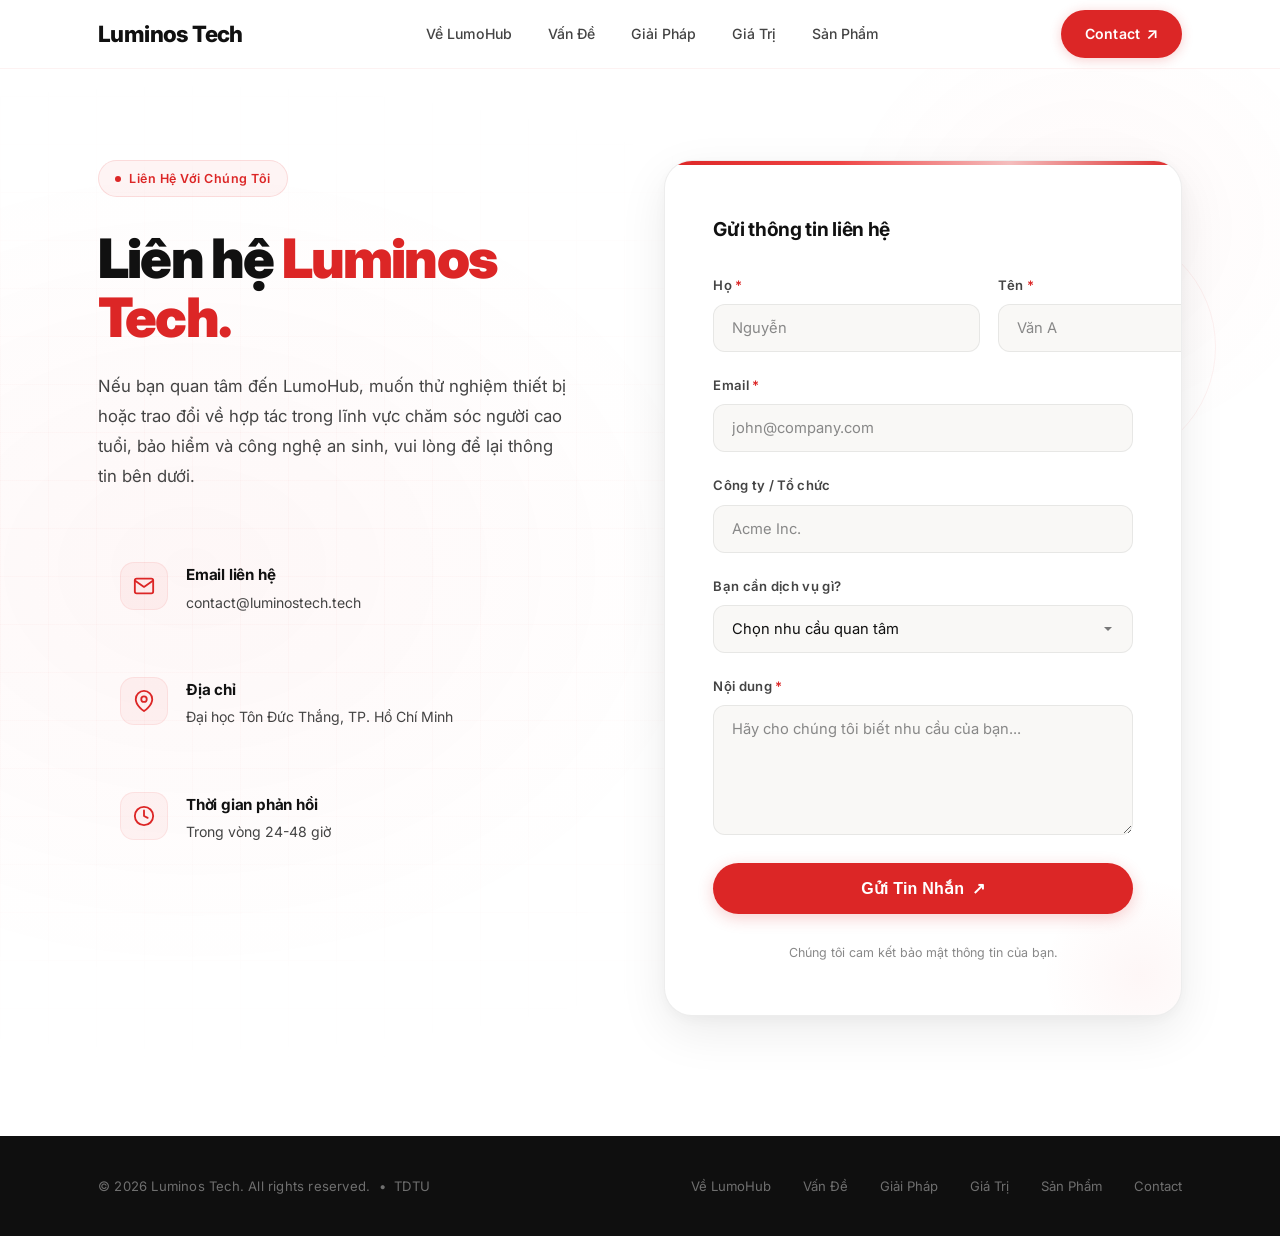
==== commit 6832a2ca: "feat: update contact, index, lumohub, and order pages with improved content, navigation, and product" ====
--- a/contact.html
+++ b/contact.html
@@ -1,11 +1,11 @@
 <!DOCTYPE html>
-<html lang="en">
+<html lang="vi">
 
 <head>
   <meta charset="UTF-8" />
   <meta name="viewport" content="width=device-width, initial-scale=1.0" />
-  <title>Liên Hệ — Luminos Tech</title>
-  <meta name="description" content="Liên hệ với Luminos Tech — startup công nghệ từ sinh viên Đại học Tôn Đức Thắng. Chúng tôi sẵn sàng hỗ trợ dự án của bạn." />
+  <title>Liên hệ — Luminos Tech</title>
+  <meta name="description" content="Liên hệ với nhóm Luminos Tech về dự án LumoHub. Hợp tác triển khai, thử nghiệm thiết bị hoặc kết nối đối tác bảo hiểm và chăm sóc sức khỏe." />
   <link rel="preconnect" href="https://fonts.googleapis.com" />
   <link rel="preconnect" href="https://fonts.gstatic.com" crossorigin />
   <link href="https://fonts.googleapis.com/css2?family=Inter:wght@400;500;600;700;800;900&display=swap" rel="stylesheet" />
@@ -20,11 +20,13 @@
     <div class="nav-inner">
       <a href="index.html" class="logo">Luminos Tech</a>
       <ul class="nav-links" id="navLinks">
-        <li><a href="index.html#value-prop">Về Chúng Tôi</a></li>
-        <li><a href="index.html#outcomes">Dịch Vụ</a></li>
-        <li><a href="index.html#narrative">Câu Chuyện</a></li>
+        <li><a href="index.html#lumohub-intro">Về LumoHub</a></li>
+        <li><a href="index.html#problem">Vấn Đề</a></li>
+        <li><a href="index.html#solution">Giải Pháp</a></li>
+        <li><a href="index.html#values">Giá Trị</a></li>
+        <li><a href="lumohub.html">Sản Phẩm</a></li>
       </ul>
-      <a href="contact.html" class="btn-cta-green active" id="navCta">Contact <span class="arrow">↗</span></a>
+      <a href="contact.html" class="btn-cta-green" id="navCta">Contact <span class="arrow">↗</span></a>
       <button class="mobile-toggle" id="mobileToggle" aria-label="Toggle menu">
         <span></span><span></span><span></span>
       </button>
@@ -39,8 +41,8 @@
         <!-- Left — Info -->
         <div class="contact-info">
           <span class="tag-label"><span class="tag-label-dot"></span>Liên Hệ Với Chúng Tôi</span>
-          <h1 class="contact-heading">Bạn có dự án cần <span class="accent">triển khai?</span></h1>
-          <p class="contact-sub">Điền form bên dưới và đội ngũ Luminos Tech sẽ liên hệ lại trong vòng 24 giờ. Chúng tôi luôn sẵn sàng lắng nghe ý tưởng của bạn.</p>
+          <h1 class="contact-heading">Liên hệ <span class="accent">Luminos Tech.</span></h1>
+          <p class="contact-sub">Nếu bạn quan tâm đến LumoHub, muốn thử nghiệm thiết bị hoặc trao đổi về hợp tác trong lĩnh vực chăm sóc người cao tuổi, bảo hiểm và công nghệ an sinh, vui lòng để lại thông tin bên dưới.</p>
 
           <div class="contact-details">
             <div class="contact-detail-item">
@@ -76,7 +78,7 @@
               </div>
               <div>
                 <strong>Thời gian phản hồi</strong>
-                <p>Trong vòng 24 giờ, thường nhanh hơn</p>
+                <p>Trong vòng 24-48 giờ</p>
               </div>
             </div>
           </div>
@@ -84,7 +86,7 @@
 
         <!-- Right — Form -->
         <div class="contact-form-wrapper">
-          <h3 class="form-heading">Gửi tin nhắn cho chúng tôi</h3>
+          <h3 class="form-heading">Gửi thông tin liên hệ</h3>
           <form id="contactForm" class="contact-form" novalidate>
             <div class="form-row">
               <div class="form-group">
@@ -107,17 +109,17 @@
             <div class="form-group">
               <label for="role">Bạn cần dịch vụ gì?</label>
               <select id="role" name="role">
-                <option value="" disabled selected>Chọn dịch vụ quan tâm</option>
-                <option value="web">Website / Web App</option>
-                <option value="mobile">Ứng dụng Mobile</option>
-                <option value="iot">IoT / Hệ thống nhúng</option>
-                <option value="ai">AI / Machine Learning</option>
+                <option value="" disabled selected>Chọn nhu cầu quan tâm</option>
+                <option value="product">Quan tâm sản phẩm</option>
+                <option value="insurance">Hợp tác bảo hiểm/chăm sóc sức khỏe</option>
+                <option value="testing">Thử nghiệm thiết bị</option>
+                <option value="academic">Trao đổi học thuật/cuộc thi</option>
                 <option value="other">Khác</option>
               </select>
             </div>
             <div class="form-group">
-              <label for="message">Mô tả dự án của bạn <span class="required">*</span></label>
-              <textarea id="message" name="message" rows="5" placeholder="Hãy cho chúng tôi biết về dự án, timeline và mong muốn của bạn..." required></textarea>
+              <label for="message">Nội dung <span class="required">*</span></label>
+              <textarea id="message" name="message" rows="5" placeholder="Hãy cho chúng tôi biết nhu cầu của bạn..." required></textarea>
             </div>
             <button type="submit" class="btn-primary submit-btn" id="submitBtn">
               Gửi Tin Nhắn <span class="arrow">↗</span>
@@ -148,9 +150,11 @@
     <div class="container footer-inner">
       <span class="footer-copy">&copy; 2026 Luminos Tech. All rights reserved. &nbsp;•&nbsp; TDTU</span>
       <ul class="footer-links">
-        <li><a href="index.html#value-prop">Về Chúng Tôi</a></li>
-        <li><a href="index.html#outcomes">Dịch Vụ</a></li>
-        <li><a href="index.html#narrative">Câu Chuyện</a></li>
+        <li><a href="index.html#lumohub-intro">Về LumoHub</a></li>
+        <li><a href="index.html#problem">Vấn Đề</a></li>
+        <li><a href="index.html#solution">Giải Pháp</a></li>
+        <li><a href="index.html#values">Giá Trị</a></li>
+        <li><a href="lumohub.html">Sản Phẩm</a></li>
         <li><a href="contact.html">Contact</a></li>
       </ul>
     </div>
@@ -204,7 +208,7 @@
         `👤 *Họ tên:* ${firstName} ${lastName}\n` +
         `📧 *Email:* ${email}\n` +
         `🏢 *Công ty:* ${company || 'Không có'}\n` +
-        `🔧 *Dịch vụ:* ${role || 'Chưa chọn'}\n` +
+        `📋 *Nhu cầu:* ${role || 'Chưa chọn'}\n` +
         `📝 *Nội dung:*\n${message}\n\n` +
         `🕐 *Thời gian:* ${now}`;
 
